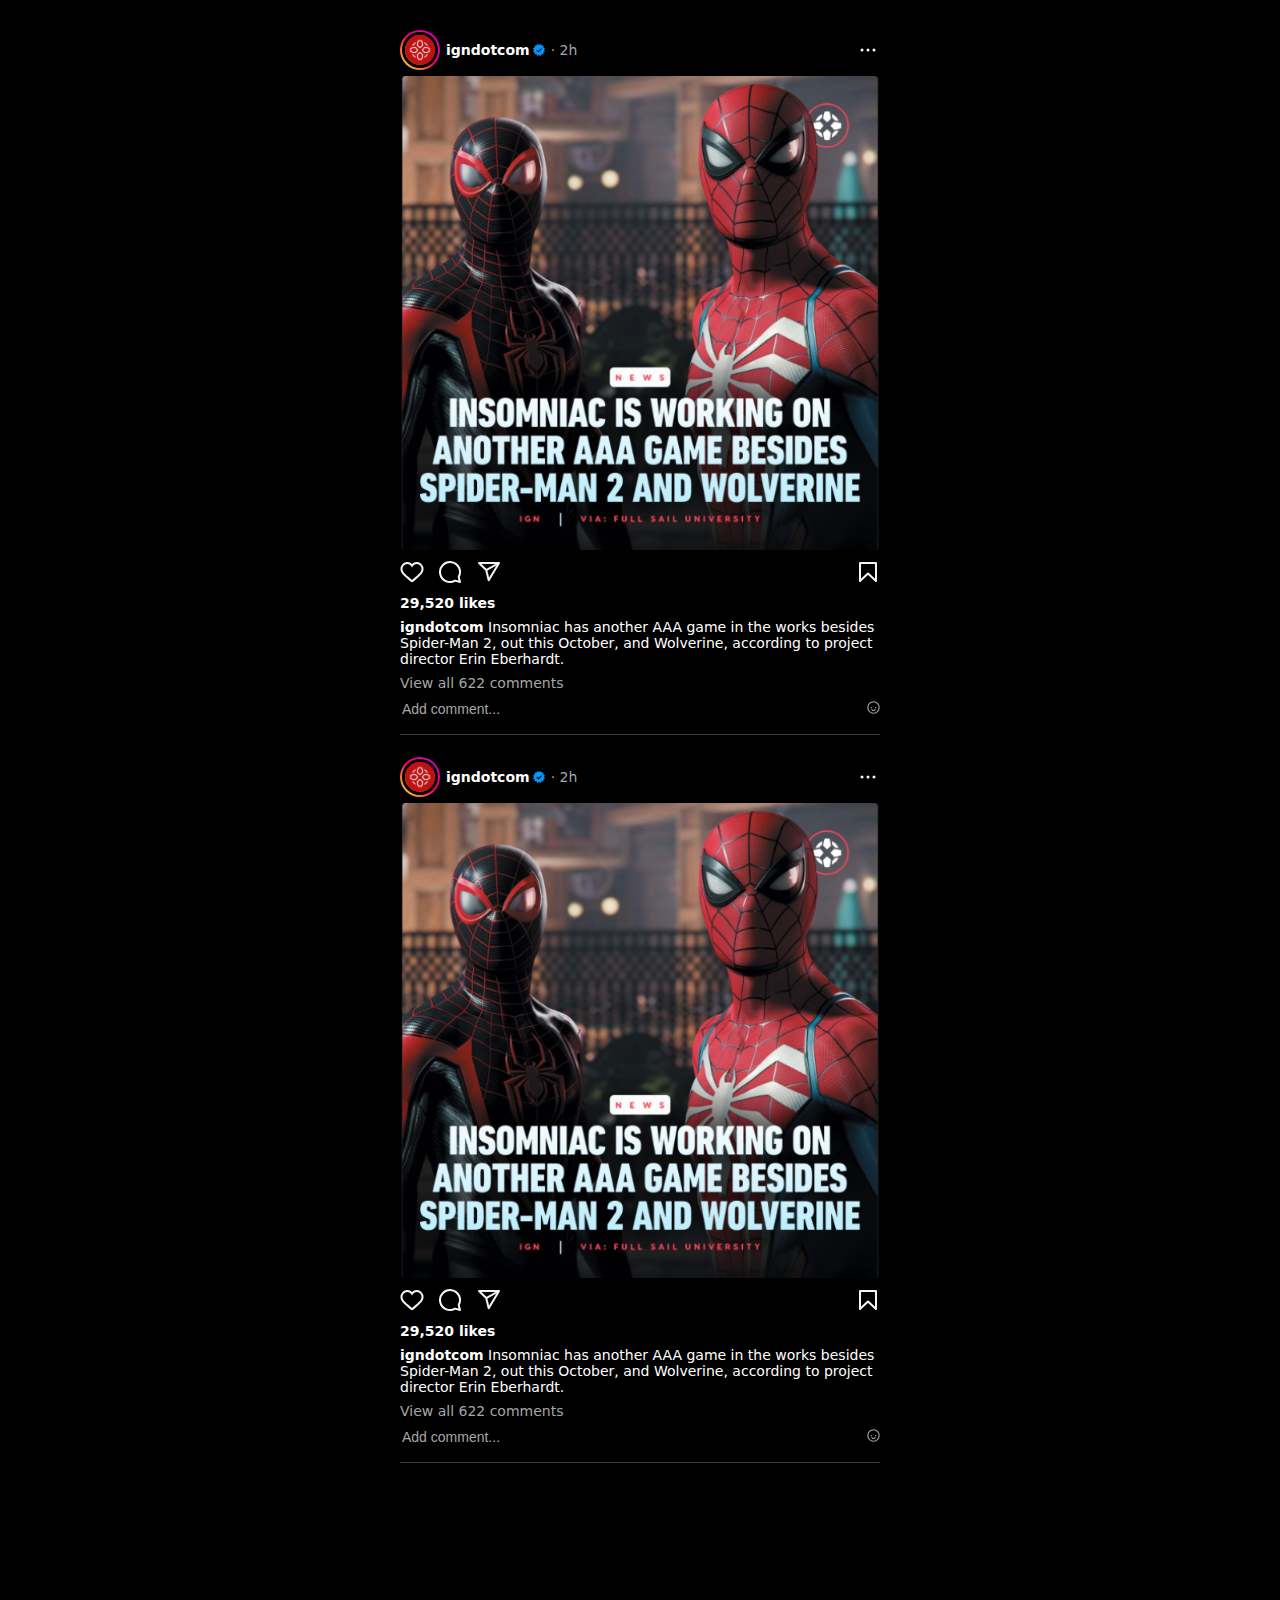
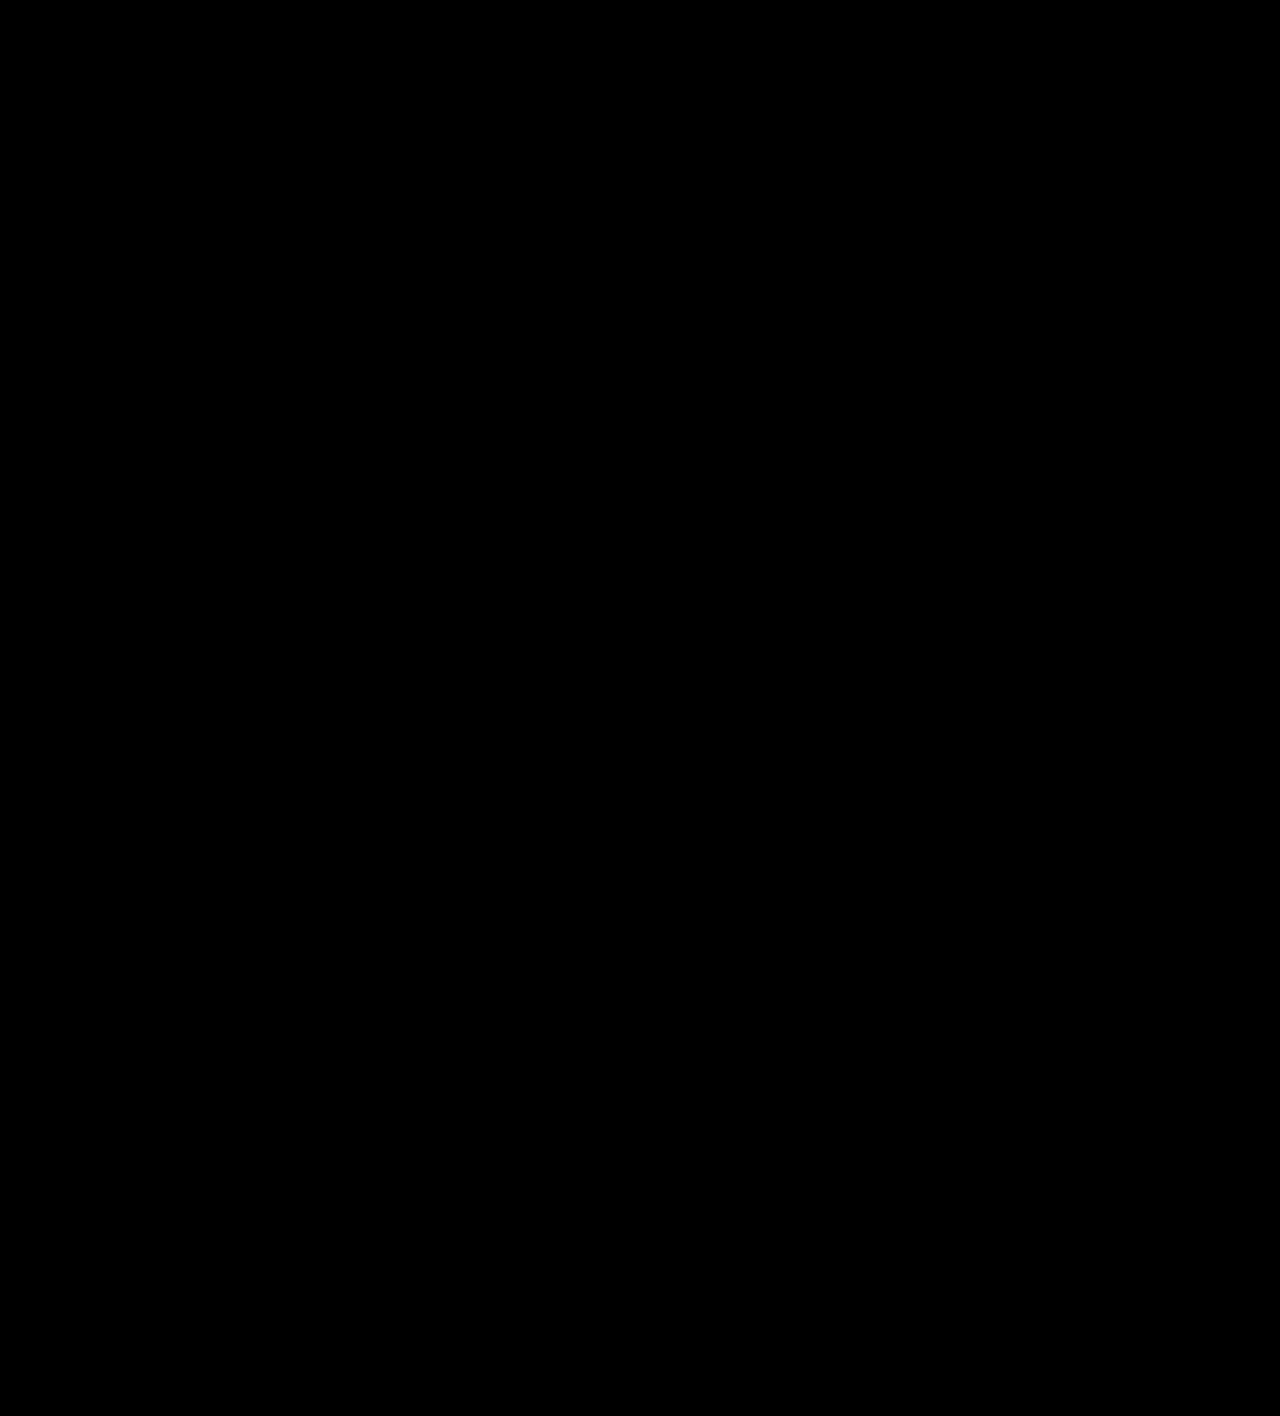
==== instagram.html @ ca868078 "Project upload" ====
<!DOCTYPE html>
<html>

<head>
  <title>Instagram</title>
  <style>
    body {
      background-color: black;
      font-family: system-ui, -apple-system, BlinkMacSystemFont, 'Segoe UI', Roboto, Oxygen, Ubuntu, Cantarell, 'Open Sans', 'Helvetica Neue', sans-serif;
      font-size: 14px;
      color: white;
      height: 3000px;
    }

    .posts {
      display: flex;
      flex-direction: column;
      align-items: center;
    }

    .container-post {
      width: 480px;
      padding-bottom: 16px;
      padding-top: 16px;
      border-bottom: solid;
      border-width: 1px;
      border-color: rgb(63, 63, 63);
    }

    .post-picture {
      width: inherit;
      border-radius: 4px;
    }

    .post-head {
      display: flex;
      flex-direction: row;
      justify-content: space-between;
      align-items: center;
      padding-top: 4px;
      padding-bottom: 4px;
    }

    .profile-pic {
      width: 30px;
      border-radius: 50%;
      border: solid;
      border-color: black;
    }

    .gradient {
      padding: 2px;
      display: grid;
      align-items: center;
      background: linear-gradient(to top right,
          rgb(255, 255, 2),
          rgb(239, 2, 101),
          rgb(209, 2, 209));
      border-radius: 50%;
    }

    .poster-info {
      display: inherit;
      align-items: inherit;
    }

    .poster-info p {
      margin-left: 6px;
      margin-right: 3px;
    }

    .poster-username {
      font-weight: 600;
    }

    .post-time,
    .number-of-comments {
      color: rgb(166, 166, 166);
    }

    .like-box {
      display: flex;
      flex-direction: row;
      justify-content: space-between;
      padding-top: 7px;
    }

    .Comment {
      margin-left: 10px;
      margin-right: 10px;
    }

    .post-info span {
      font-weight: 600;
    }

    .number-of-likes {
      font-weight: 600;
      margin-bottom: 0;
      margin-top: 8px;
    }

    .post-description {
      margin-top: 8px;
      margin-bottom: 8px;
    }

    .number-of-comments {
      margin-top: 8px;
      margin-bottom: 10px;
    }

    .comment-section {
      display: flex;
      flex-direction: row;
      justify-content: space-between;
    }

    .comment-bar {
      color: inherit;
      background-color: inherit;
      border: none;
      outline: none;
    }

    .comment-bar::placeholder {
      font-size: 14px;
      color: rgb(166, 166, 166);
    }

    .comment-bar:active {
      border: none;
    }
  </style>
  <link rel="preconnect" href="https://fonts.googleapis.com" />
  <link rel="preconnect" href="https://fonts.gstatic.com" crossorigin />
  <link href="https://fonts.googleapis.com/css2?family=Public+Sans&family=Roboto&display=swap" rel="stylesheet" />
</head>

<body>
  <section class="posts">
    <div class="container-post">
      <div class="post-head">
        <div class="poster-info">
          <div class="gradient">
            <img class="profile-pic" src="profile-pictures/profile-1.png" />
          </div>
          <p class="poster-username">igndotcom</p>
          <svg aria-label="Verified" class="x1lliihq x1n2onr6" color="rgb(0, 149, 246)" fill="rgb(0, 149, 246)"
            height="12" role="img" viewBox="0 0 40 40" width="12">
            <title>Verified</title>
            <path
              d="M19.998 3.094 14.638 0l-2.972 5.15H5.432v6.354L0 14.64 3.094 20 0 25.359l5.432 3.137v5.905h5.975L14.638 40l5.36-3.094L25.358 40l3.232-5.6h6.162v-6.01L40 25.359 36.905 20 40 14.641l-5.248-3.03v-6.46h-6.419L25.358 0l-5.36 3.094Zm7.415 11.225 2.254 2.287-11.43 11.5-6.835-6.93 2.244-2.258 4.587 4.581 9.18-9.18Z"
              fill-rule="evenodd"></path>
          </svg>
          <p class="post-time">&#183 2h</p>
        </div>
        <svg aria-label="More options" class="_ab6-" color="rgb(245, 245, 245)" fill="rgb(245, 245, 245)" height="24"
          role="img" viewBox="0 0 24 24" width="24">
          <circle cx="12" cy="12" r="1.5"></circle>
          <circle cx="6" cy="12" r="1.5"></circle>
          <circle cx="18" cy="12" r="1.5"></circle>
        </svg>
      </div>
      <img class="post-picture" src="pictures/image-1.png" />
      <div class="like-box">
        <div class="like-comment-share">
          <svg aria-label="Like" class="Like" color="rgb(245, 245, 245)" fill="rgb(245, 245, 245)" height="24"
            role="img" viewBox="0 0 24 24" width="24">
            <title>Like</title>
            <path
              d="M16.792 3.904A4.989 4.989 0 0 1 21.5 9.122c0 3.072-2.652 4.959-5.197 7.222-2.512 2.243-3.865 3.469-4.303 3.752-.477-.309-2.143-1.823-4.303-3.752C5.141 14.072 2.5 12.167 2.5 9.122a4.989 4.989 0 0 1 4.708-5.218 4.21 4.21 0 0 1 3.675 1.941c.84 1.175.98 1.763 1.12 1.763s.278-.588 1.11-1.766a4.17 4.17 0 0 1 3.679-1.938m0-2a6.04 6.04 0 0 0-4.797 2.127 6.052 6.052 0 0 0-4.787-2.127A6.985 6.985 0 0 0 .5 9.122c0 3.61 2.55 5.827 5.015 7.97.283.246.569.494.853.747l1.027.918a44.998 44.998 0 0 0 3.518 3.018 2 2 0 0 0 2.174 0 45.263 45.263 0 0 0 3.626-3.115l.922-.824c.293-.26.59-.519.885-.774 2.334-2.025 4.98-4.32 4.98-7.94a6.985 6.985 0 0 0-6.708-7.218Z">
            </path>
          </svg>
          <svg aria-label="Comment" class="Comment" color="rgb(245, 245, 245)" fill="rgb(245, 245, 245)" height="24"
            role="img" viewBox="0 0 24 24" width="24">
            <title>Comment</title>
            <path d="M20.656 17.008a9.993 9.993 0 1 0-3.59 3.615L22 22Z" fill="none" stroke="currentColor"
              stroke-linejoin="round" stroke-width="2"></path>
          </svg>
          <svg aria-label="Share Post" class="Share Post" color="rgb(245, 245, 245)" fill="rgb(245, 245, 245)"
            height="24" role="img" viewBox="0 0 24 24" width="24">
            <title>Share Post</title>
            <line fill="none" stroke="currentColor" stroke-linejoin="round" stroke-width="2" x1="22" x2="9.218" y1="3"
              y2="10.083"></line>
            <polygon fill="none" points="11.698 20.334 22 3.001 2 3.001 9.218 10.084 11.698 20.334"
              stroke="currentColor" stroke-linejoin="round" stroke-width="2"></polygon>
          </svg>
        </div>
        <svg aria-label="Save" class="Save" color="rgb(245, 245, 245)" fill="rgb(245, 245, 245)" height="24" role="img"
          viewBox="0 0 24 24" width="24">
          <title>Save</title>
          <polygon fill="none" points="20 21 12 13.44 4 21 4 3 20 3 20 21" stroke="currentColor" stroke-linecap="round"
            stroke-linejoin="round" stroke-width="2"></polygon>
        </svg>
      </div>
      <div class="post-info">
        <p class="number-of-likes">29,520 likes</p>
        <p class="post-description"> <span>igndotcom</span> Insomniac has another AAA game in the works besides
          Spider-Man 2, out this October, and Wolverine, according to project director Erin Eberhardt.</p>
        <p class="number-of-comments"> View all 622 comments</p>
      </div>
      <div class="comment-section"><input class="comment-bar" type="text" placeholder="Add comment...">
        <svg aria-label="Emoji" class="x1lliihq x1n2onr6" color="rgb(168, 168, 168)" fill="rgb(168, 168, 168)"
          height="13" role="img" viewBox="0 0 24 24" width="13">
          <title>Emoji</title>
          <path
            d="M15.83 10.997a1.167 1.167 0 1 0 1.167 1.167 1.167 1.167 0 0 0-1.167-1.167Zm-6.5 1.167a1.167 1.167 0 1 0-1.166 1.167 1.167 1.167 0 0 0 1.166-1.167Zm5.163 3.24a3.406 3.406 0 0 1-4.982.007 1 1 0 1 0-1.557 1.256 5.397 5.397 0 0 0 8.09 0 1 1 0 0 0-1.55-1.263ZM12 .503a11.5 11.5 0 1 0 11.5 11.5A11.513 11.513 0 0 0 12 .503Zm0 21a9.5 9.5 0 1 1 9.5-9.5 9.51 9.51 0 0 1-9.5 9.5Z">
          </path>
        </svg>
      </div>
    </div>
    <div class="container-post">
      <div class="post-head">
        <div class="poster-info">
          <div class="gradient">
            <img class="profile-pic" src="profile-pictures/profile-1.png" />
          </div>
          <p class="poster-username">igndotcom</p>
          <svg aria-label="Verified" class="x1lliihq x1n2onr6" color="rgb(0, 149, 246)" fill="rgb(0, 149, 246)"
            height="12" role="img" viewBox="0 0 40 40" width="12">
            <title>Verified</title>
            <path
              d="M19.998 3.094 14.638 0l-2.972 5.15H5.432v6.354L0 14.64 3.094 20 0 25.359l5.432 3.137v5.905h5.975L14.638 40l5.36-3.094L25.358 40l3.232-5.6h6.162v-6.01L40 25.359 36.905 20 40 14.641l-5.248-3.03v-6.46h-6.419L25.358 0l-5.36 3.094Zm7.415 11.225 2.254 2.287-11.43 11.5-6.835-6.93 2.244-2.258 4.587 4.581 9.18-9.18Z"
              fill-rule="evenodd"></path>
          </svg>
          <p class="post-time">&#183 2h</p>
        </div>
        <svg aria-label="More options" class="_ab6-" color="rgb(245, 245, 245)" fill="rgb(245, 245, 245)" height="24"
          role="img" viewBox="0 0 24 24" width="24">
          <circle cx="12" cy="12" r="1.5"></circle>
          <circle cx="6" cy="12" r="1.5"></circle>
          <circle cx="18" cy="12" r="1.5"></circle>
        </svg>
      </div>
      <img class="post-picture" src="pictures/image-1.png" />
      <div class="like-box">
        <div class="like-comment-share">
          <svg aria-label="Like" class="Like" color="rgb(245, 245, 245)" fill="rgb(245, 245, 245)" height="24"
            role="img" viewBox="0 0 24 24" width="24">
            <title>Like</title>
            <path
              d="M16.792 3.904A4.989 4.989 0 0 1 21.5 9.122c0 3.072-2.652 4.959-5.197 7.222-2.512 2.243-3.865 3.469-4.303 3.752-.477-.309-2.143-1.823-4.303-3.752C5.141 14.072 2.5 12.167 2.5 9.122a4.989 4.989 0 0 1 4.708-5.218 4.21 4.21 0 0 1 3.675 1.941c.84 1.175.98 1.763 1.12 1.763s.278-.588 1.11-1.766a4.17 4.17 0 0 1 3.679-1.938m0-2a6.04 6.04 0 0 0-4.797 2.127 6.052 6.052 0 0 0-4.787-2.127A6.985 6.985 0 0 0 .5 9.122c0 3.61 2.55 5.827 5.015 7.97.283.246.569.494.853.747l1.027.918a44.998 44.998 0 0 0 3.518 3.018 2 2 0 0 0 2.174 0 45.263 45.263 0 0 0 3.626-3.115l.922-.824c.293-.26.59-.519.885-.774 2.334-2.025 4.98-4.32 4.98-7.94a6.985 6.985 0 0 0-6.708-7.218Z">
            </path>
          </svg>
          <svg aria-label="Comment" class="Comment" color="rgb(245, 245, 245)" fill="rgb(245, 245, 245)" height="24"
            role="img" viewBox="0 0 24 24" width="24">
            <title>Comment</title>
            <path d="M20.656 17.008a9.993 9.993 0 1 0-3.59 3.615L22 22Z" fill="none" stroke="currentColor"
              stroke-linejoin="round" stroke-width="2"></path>
          </svg>
          <svg aria-label="Share Post" class="Share Post" color="rgb(245, 245, 245)" fill="rgb(245, 245, 245)"
            height="24" role="img" viewBox="0 0 24 24" width="24">
            <title>Share Post</title>
            <line fill="none" stroke="currentColor" stroke-linejoin="round" stroke-width="2" x1="22" x2="9.218" y1="3"
              y2="10.083"></line>
            <polygon fill="none" points="11.698 20.334 22 3.001 2 3.001 9.218 10.084 11.698 20.334"
              stroke="currentColor" stroke-linejoin="round" stroke-width="2"></polygon>
          </svg>
        </div>
        <svg aria-label="Save" class="Save" color="rgb(245, 245, 245)" fill="rgb(245, 245, 245)" height="24" role="img"
          viewBox="0 0 24 24" width="24">
          <title>Save</title>
          <polygon fill="none" points="20 21 12 13.44 4 21 4 3 20 3 20 21" stroke="currentColor" stroke-linecap="round"
            stroke-linejoin="round" stroke-width="2"></polygon>
        </svg>
      </div>
      <div class="post-info">
        <p class="number-of-likes">29,520 likes</p>
        <p class="post-description"> <span>igndotcom</span> Insomniac has another AAA game in the works besides
          Spider-Man 2, out this October, and Wolverine, according to project director Erin Eberhardt.</p>
        <p class="number-of-comments"> View all 622 comments</p>
      </div>
      <div class="comment-section"><input class="comment-bar" type="text" placeholder="Add comment...">
        <svg aria-label="Emoji" class="x1lliihq x1n2onr6" color="rgb(168, 168, 168)" fill="rgb(168, 168, 168)"
          height="13" role="img" viewBox="0 0 24 24" width="13">
          <title>Emoji</title>
          <path
            d="M15.83 10.997a1.167 1.167 0 1 0 1.167 1.167 1.167 1.167 0 0 0-1.167-1.167Zm-6.5 1.167a1.167 1.167 0 1 0-1.166 1.167 1.167 1.167 0 0 0 1.166-1.167Zm5.163 3.24a3.406 3.406 0 0 1-4.982.007 1 1 0 1 0-1.557 1.256 5.397 5.397 0 0 0 8.09 0 1 1 0 0 0-1.55-1.263ZM12 .503a11.5 11.5 0 1 0 11.5 11.5A11.513 11.513 0 0 0 12 .503Zm0 21a9.5 9.5 0 1 1 9.5-9.5 9.51 9.51 0 0 1-9.5 9.5Z">
          </path>
        </svg>
      </div>
    </div>
  </section>
</body>

</html>
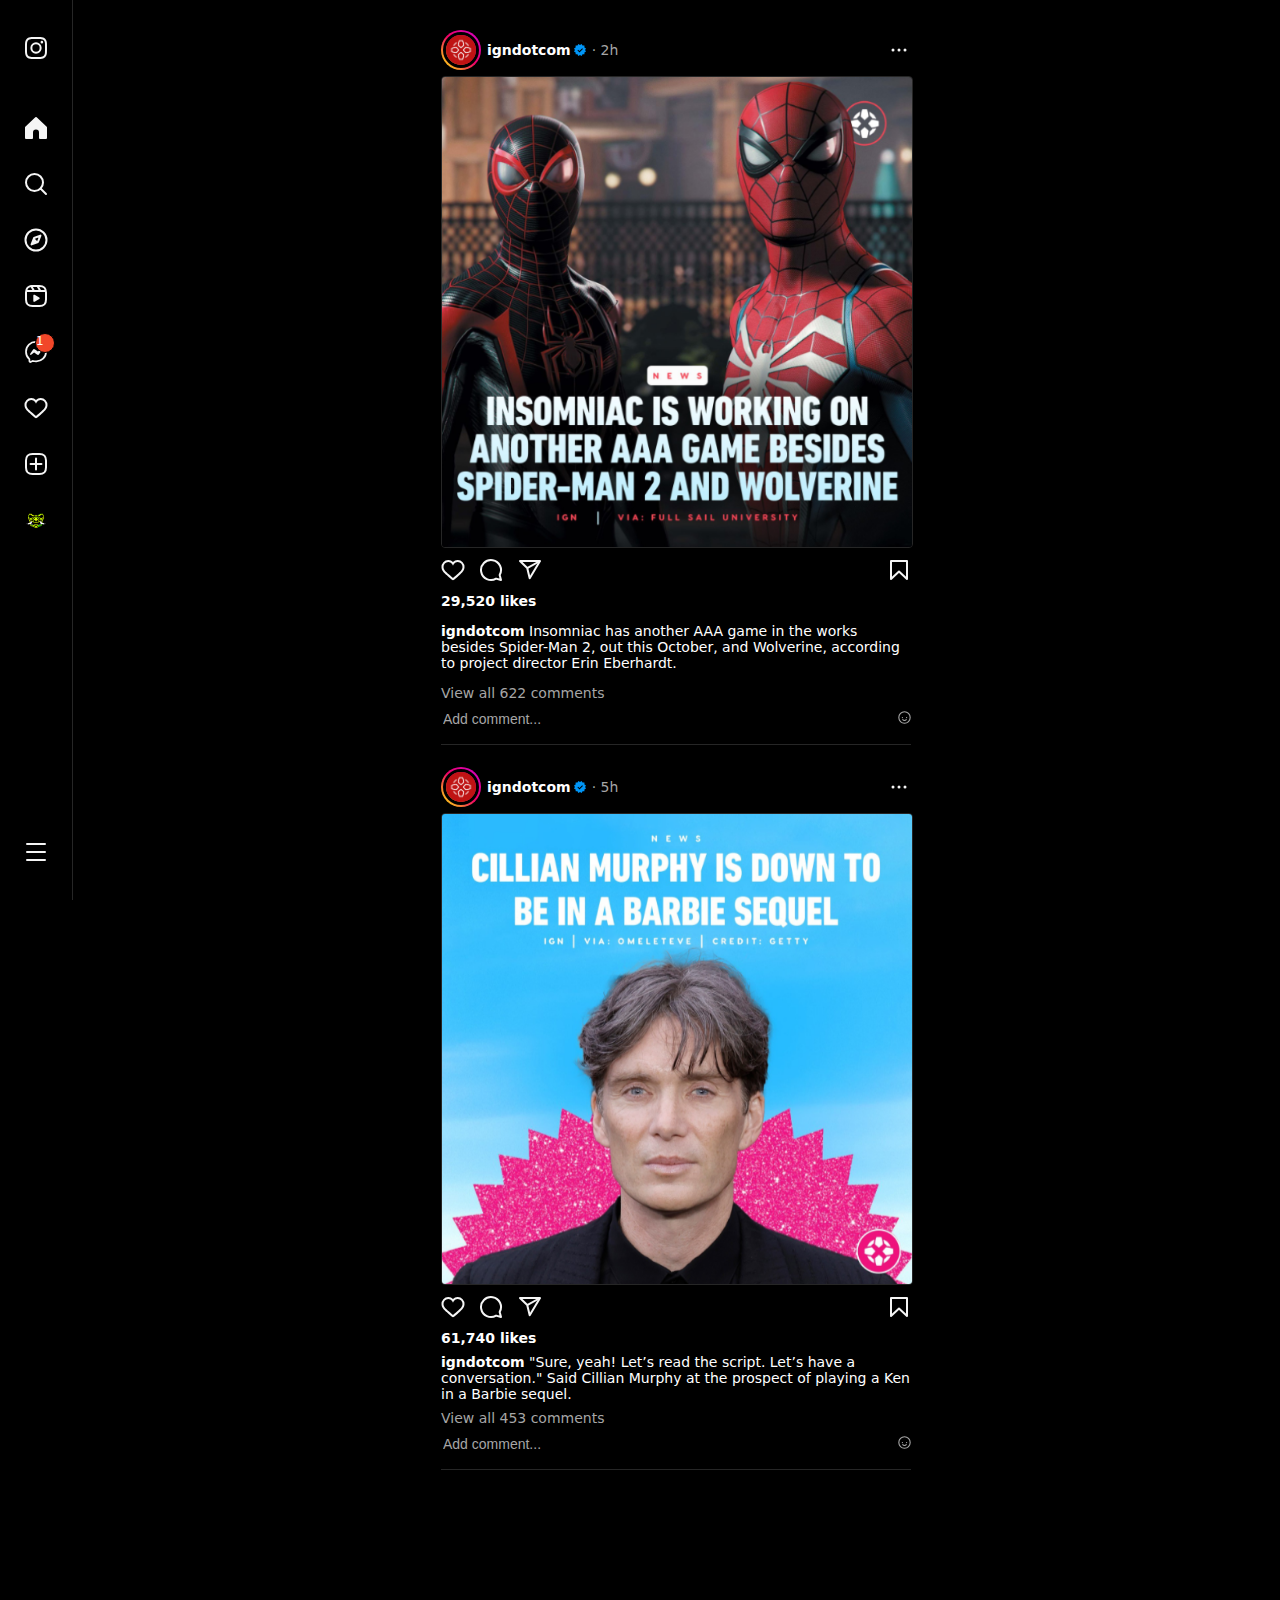
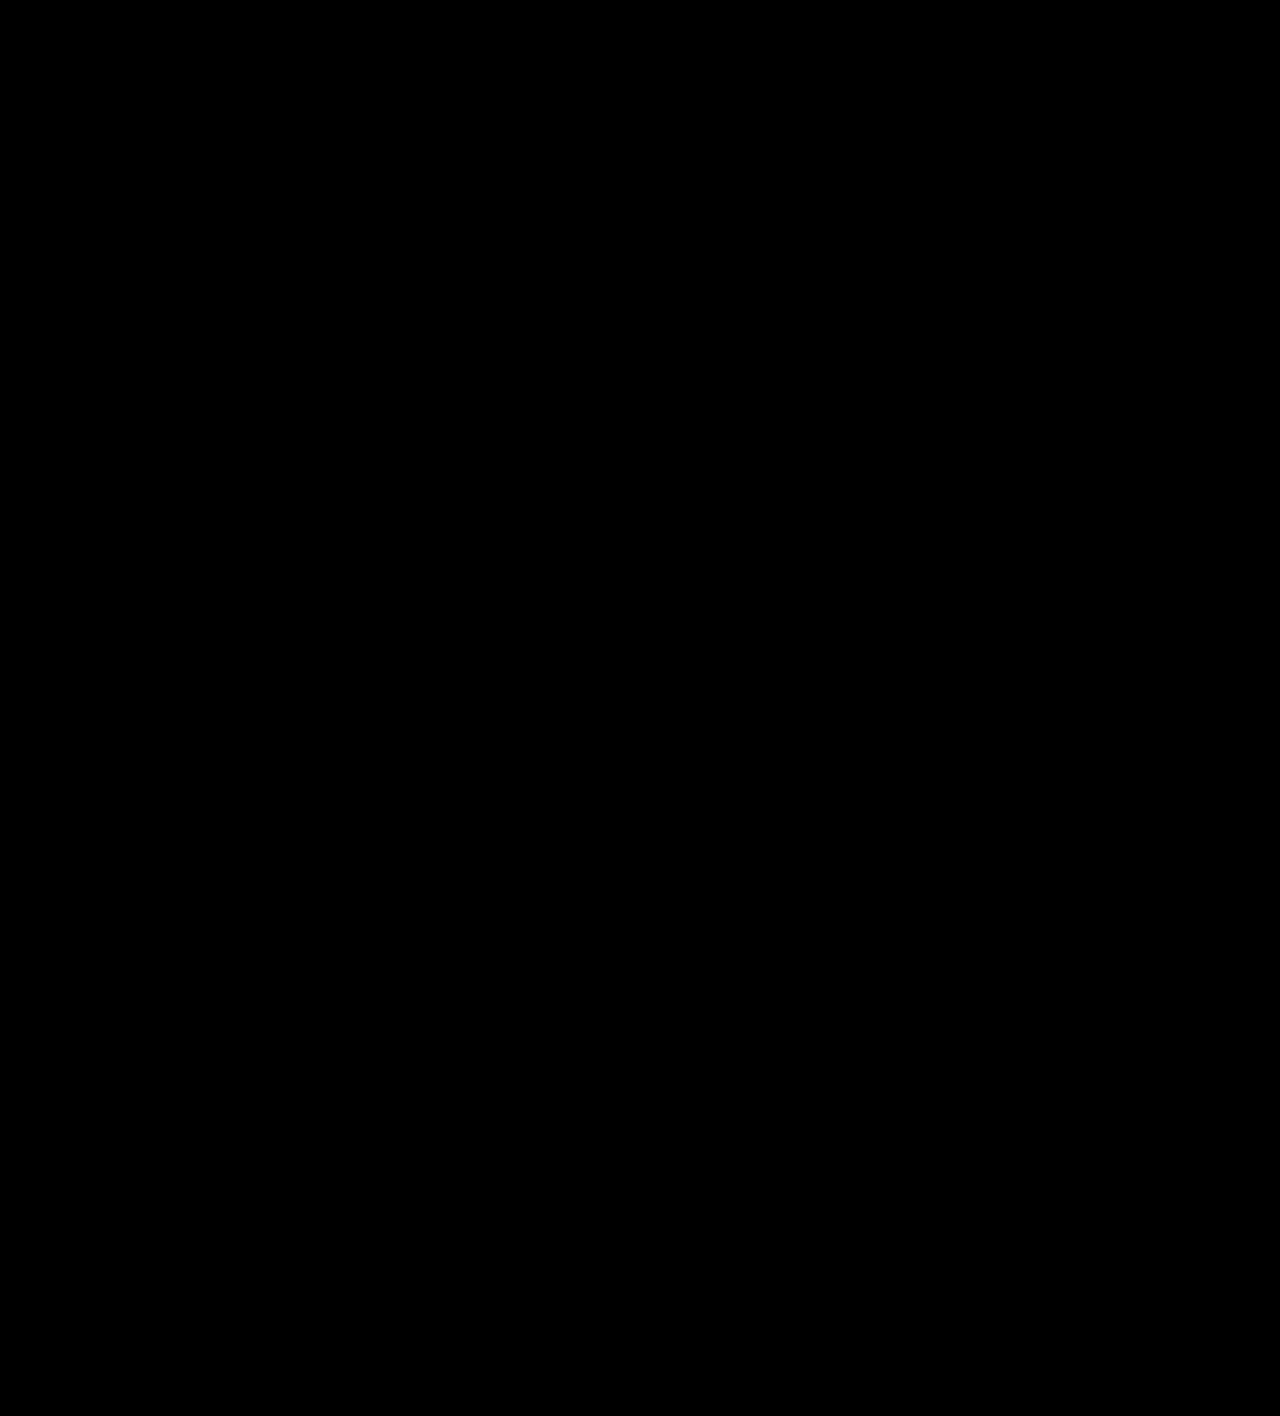
==== commit 4553e49c: "Se creó una barra de navegación" ====
--- a/instagram.html
+++ b/instagram.html
@@ -3,151 +3,25 @@
 
 <head>
   <title>Instagram</title>
-  <style>
-    body {
-      background-color: black;
-      font-family: system-ui, -apple-system, BlinkMacSystemFont, 'Segoe UI', Roboto, Oxygen, Ubuntu, Cantarell, 'Open Sans', 'Helvetica Neue', sans-serif;
-      font-size: 14px;
-      color: white;
-      height: 3000px;
-    }
-
-    .posts {
-      display: flex;
-      flex-direction: column;
-      align-items: center;
-    }
-
-    .container-post {
-      width: 480px;
-      padding-bottom: 16px;
-      padding-top: 16px;
-      border-bottom: solid;
-      border-width: 1px;
-      border-color: rgb(63, 63, 63);
-    }
-
-    .post-picture {
-      width: inherit;
-      border-radius: 4px;
-    }
-
-    .post-head {
-      display: flex;
-      flex-direction: row;
-      justify-content: space-between;
-      align-items: center;
-      padding-top: 4px;
-      padding-bottom: 4px;
-    }
-
-    .profile-pic {
-      width: 30px;
-      border-radius: 50%;
-      border: solid;
-      border-color: black;
-    }
-
-    .gradient {
-      padding: 2px;
-      display: grid;
-      align-items: center;
-      background: linear-gradient(to top right,
-          rgb(255, 255, 2),
-          rgb(239, 2, 101),
-          rgb(209, 2, 209));
-      border-radius: 50%;
-    }
-
-    .poster-info {
-      display: inherit;
-      align-items: inherit;
-    }
-
-    .poster-info p {
-      margin-left: 6px;
-      margin-right: 3px;
-    }
-
-    .poster-username {
-      font-weight: 600;
-    }
-
-    .post-time,
-    .number-of-comments {
-      color: rgb(166, 166, 166);
-    }
-
-    .like-box {
-      display: flex;
-      flex-direction: row;
-      justify-content: space-between;
-      padding-top: 7px;
-    }
-
-    .Comment {
-      margin-left: 10px;
-      margin-right: 10px;
-    }
-
-    .post-info span {
-      font-weight: 600;
-    }
-
-    .number-of-likes {
-      font-weight: 600;
-      margin-bottom: 0;
-      margin-top: 8px;
-    }
-
-    .post-description {
-      margin-top: 8px;
-      margin-bottom: 8px;
-    }
-
-    .number-of-comments {
-      margin-top: 8px;
-      margin-bottom: 10px;
-    }
-
-    .comment-section {
-      display: flex;
-      flex-direction: row;
-      justify-content: space-between;
-    }
-
-    .comment-bar {
-      color: inherit;
-      background-color: inherit;
-      border: none;
-      outline: none;
-    }
-
-    .comment-bar::placeholder {
-      font-size: 14px;
-      color: rgb(166, 166, 166);
-    }
-
-    .comment-bar:active {
-      border: none;
-    }
-  </style>
   <link rel="preconnect" href="https://fonts.googleapis.com" />
   <link rel="preconnect" href="https://fonts.gstatic.com" crossorigin />
   <link href="https://fonts.googleapis.com/css2?family=Public+Sans&family=Roboto&display=swap" rel="stylesheet" />
+  <link rel="stylesheet" href="styles/general.css">
+  <link rel="stylesheet" href="styles/post.css">
+  <link rel="stylesheet" href="styles/sidebar-2.css">
 </head>
 
 <body>
-  <section class="posts">
-    <div class="container-post">
+  <main class="home-grid">
+    <div class="post">
       <div class="post-head">
         <div class="poster-info">
-          <div class="gradient">
+          <div class="story-ring">
             <img class="profile-pic" src="profile-pictures/profile-1.png" />
           </div>
           <p class="poster-username">igndotcom</p>
-          <svg aria-label="Verified" class="x1lliihq x1n2onr6" color="rgb(0, 149, 246)" fill="rgb(0, 149, 246)"
-            height="12" role="img" viewBox="0 0 40 40" width="12">
+          <svg aria-label="Verified" color="rgb(0, 149, 246)" fill="rgb(0, 149, 246)" height="12" role="img"
+            viewBox="0 0 40 40" width="12">
             <title>Verified</title>
             <path
               d="M19.998 3.094 14.638 0l-2.972 5.15H5.432v6.354L0 14.64 3.094 20 0 25.359l5.432 3.137v5.905h5.975L14.638 40l5.36-3.094L25.358 40l3.232-5.6h6.162v-6.01L40 25.359 36.905 20 40 14.641l-5.248-3.03v-6.46h-6.419L25.358 0l-5.36 3.094Zm7.415 11.225 2.254 2.287-11.43 11.5-6.835-6.93 2.244-2.258 4.587 4.581 9.18-9.18Z"
@@ -162,7 +36,7 @@
           <circle cx="18" cy="12" r="1.5"></circle>
         </svg>
       </div>
-      <img class="post-picture" src="pictures/image-1.png" />
+      <img class="image" src="pictures/image-1.png" />
       <div class="like-box">
         <div class="like-comment-share">
           <svg aria-label="Like" class="Like" color="rgb(245, 245, 245)" fill="rgb(245, 245, 245)" height="24"
@@ -194,11 +68,83 @@
             stroke-linejoin="round" stroke-width="2"></polygon>
         </svg>
       </div>
-      <div class="post-info">
+      <div class="post-info-container">
         <p class="number-of-likes">29,520 likes</p>
         <p class="post-description"> <span>igndotcom</span> Insomniac has another AAA game in the works besides
           Spider-Man 2, out this October, and Wolverine, according to project director Erin Eberhardt.</p>
         <p class="number-of-comments"> View all 622 comments</p>
+      </div>
+      <div class="comment-section">
+        <input class="comment-bar" type="text" placeholder="Add comment...">
+        <svg aria-label="Emoji" class="x1lliihq x1n2onr6" color="rgb(168, 168, 168)" fill="rgb(168, 168, 168)"
+          height="13" role="img" viewBox="0 0 24 24" width="13">
+          <title>Emoji</title>
+          <path
+            d="M15.83 10.997a1.167 1.167 0 1 0 1.167 1.167 1.167 1.167 0 0 0-1.167-1.167Zm-6.5 1.167a1.167 1.167 0 1 0-1.166 1.167 1.167 1.167 0 0 0 1.166-1.167Zm5.163 3.24a3.406 3.406 0 0 1-4.982.007 1 1 0 1 0-1.557 1.256 5.397 5.397 0 0 0 8.09 0 1 1 0 0 0-1.55-1.263ZM12 .503a11.5 11.5 0 1 0 11.5 11.5A11.513 11.513 0 0 0 12 .503Zm0 21a9.5 9.5 0 1 1 9.5-9.5 9.51 9.51 0 0 1-9.5 9.5Z">
+          </path>
+        </svg>
+      </div>
+    </div>
+    <div class="post">
+      <div class="post-head">
+        <div class="poster-info">
+          <div class="story-ring">
+            <img class="profile-pic" src="profile-pictures/profile-1.png" />
+          </div>
+          <p class="poster-username">igndotcom</p>
+          <svg aria-label="Verified" class="x1lliihq x1n2onr6" color="rgb(0, 149, 246)" fill="rgb(0, 149, 246)"
+            height="12" role="img" viewBox="0 0 40 40" width="12">
+            <title>Verified</title>
+            <path
+              d="M19.998 3.094 14.638 0l-2.972 5.15H5.432v6.354L0 14.64 3.094 20 0 25.359l5.432 3.137v5.905h5.975L14.638 40l5.36-3.094L25.358 40l3.232-5.6h6.162v-6.01L40 25.359 36.905 20 40 14.641l-5.248-3.03v-6.46h-6.419L25.358 0l-5.36 3.094Zm7.415 11.225 2.254 2.287-11.43 11.5-6.835-6.93 2.244-2.258 4.587 4.581 9.18-9.18Z"
+              fill-rule="evenodd"></path>
+          </svg>
+          <p class="post-time">&#183 5h</p>
+        </div>
+        <svg aria-label="More options" class="_ab6-" color="rgb(245, 245, 245)" fill="rgb(245, 245, 245)" height="24"
+          role="img" viewBox="0 0 24 24" width="24">
+          <circle cx="12" cy="12" r="1.5"></circle>
+          <circle cx="6" cy="12" r="1.5"></circle>
+          <circle cx="18" cy="12" r="1.5"></circle>
+        </svg>
+      </div>
+      <img class="image" src="pictures/image-2.png" />
+      <div class="like-box">
+        <div class="like-comment-share">
+          <svg aria-label="Like" class="Like" color="rgb(245, 245, 245)" fill="rgb(245, 245, 245)" height="24"
+            role="img" viewBox="0 0 24 24" width="24">
+            <title>Like</title>
+            <path
+              d="M16.792 3.904A4.989 4.989 0 0 1 21.5 9.122c0 3.072-2.652 4.959-5.197 7.222-2.512 2.243-3.865 3.469-4.303 3.752-.477-.309-2.143-1.823-4.303-3.752C5.141 14.072 2.5 12.167 2.5 9.122a4.989 4.989 0 0 1 4.708-5.218 4.21 4.21 0 0 1 3.675 1.941c.84 1.175.98 1.763 1.12 1.763s.278-.588 1.11-1.766a4.17 4.17 0 0 1 3.679-1.938m0-2a6.04 6.04 0 0 0-4.797 2.127 6.052 6.052 0 0 0-4.787-2.127A6.985 6.985 0 0 0 .5 9.122c0 3.61 2.55 5.827 5.015 7.97.283.246.569.494.853.747l1.027.918a44.998 44.998 0 0 0 3.518 3.018 2 2 0 0 0 2.174 0 45.263 45.263 0 0 0 3.626-3.115l.922-.824c.293-.26.59-.519.885-.774 2.334-2.025 4.98-4.32 4.98-7.94a6.985 6.985 0 0 0-6.708-7.218Z">
+            </path>
+          </svg>
+          <svg aria-label="Comment" class="Comment" color="rgb(245, 245, 245)" fill="rgb(245, 245, 245)" height="24"
+            role="img" viewBox="0 0 24 24" width="24">
+            <title>Comment</title>
+            <path d="M20.656 17.008a9.993 9.993 0 1 0-3.59 3.615L22 22Z" fill="none" stroke="currentColor"
+              stroke-linejoin="round" stroke-width="2"></path>
+          </svg>
+          <svg aria-label="Share Post" class="Share Post" color="rgb(245, 245, 245)" fill="rgb(245, 245, 245)"
+            height="24" role="img" viewBox="0 0 24 24" width="24">
+            <title>Share Post</title>
+            <line fill="none" stroke="currentColor" stroke-linejoin="round" stroke-width="2" x1="22" x2="9.218" y1="3"
+              y2="10.083"></line>
+            <polygon fill="none" points="11.698 20.334 22 3.001 2 3.001 9.218 10.084 11.698 20.334"
+              stroke="currentColor" stroke-linejoin="round" stroke-width="2"></polygon>
+          </svg>
+        </div>
+        <svg aria-label="Save" class="Save" color="rgb(245, 245, 245)" fill="rgb(245, 245, 245)" height="24" role="img"
+          viewBox="0 0 24 24" width="24">
+          <title>Save</title>
+          <polygon fill="none" points="20 21 12 13.44 4 21 4 3 20 3 20 21" stroke="currentColor" stroke-linecap="round"
+            stroke-linejoin="round" stroke-width="2"></polygon>
+        </svg>
+      </div>
+      <div class="post-info-container">
+        <p class="number-of-likes">61,740 likes</p>
+        <p class="description"> <span>igndotcom</span> "Sure, yeah! Let’s read the script. Let’s have a
+          conversation." Said Cillian Murphy at the prospect of playing a Ken in a Barbie sequel.</p>
+        <p class="number-of-comments"> View all 453 comments</p>
       </div>
       <div class="comment-section"><input class="comment-bar" type="text" placeholder="Add comment...">
         <svg aria-label="Emoji" class="x1lliihq x1n2onr6" color="rgb(168, 168, 168)" fill="rgb(168, 168, 168)"
@@ -210,77 +156,117 @@
         </svg>
       </div>
     </div>
-    <div class="container-post">
-      <div class="post-head">
-        <div class="poster-info">
-          <div class="gradient">
-            <img class="profile-pic" src="profile-pictures/profile-1.png" />
-          </div>
-          <p class="poster-username">igndotcom</p>
-          <svg aria-label="Verified" class="x1lliihq x1n2onr6" color="rgb(0, 149, 246)" fill="rgb(0, 149, 246)"
-            height="12" role="img" viewBox="0 0 40 40" width="12">
-            <title>Verified</title>
-            <path
-              d="M19.998 3.094 14.638 0l-2.972 5.15H5.432v6.354L0 14.64 3.094 20 0 25.359l5.432 3.137v5.905h5.975L14.638 40l5.36-3.094L25.358 40l3.232-5.6h6.162v-6.01L40 25.359 36.905 20 40 14.641l-5.248-3.03v-6.46h-6.419L25.358 0l-5.36 3.094Zm7.415 11.225 2.254 2.287-11.43 11.5-6.835-6.93 2.244-2.258 4.587 4.581 9.18-9.18Z"
-              fill-rule="evenodd"></path>
-          </svg>
-          <p class="post-time">&#183 2h</p>
-        </div>
-        <svg aria-label="More options" class="_ab6-" color="rgb(245, 245, 245)" fill="rgb(245, 245, 245)" height="24"
+  </main>
+  <section class="sidebar-2">
+
+    <div class="first-buttons">
+      <div class="instagram-button">
+        <svg id="Instagram" class="Instagram" color="rgb(245, 245, 245)" fill="rgb(245, 245, 245)" height="24"
           role="img" viewBox="0 0 24 24" width="24">
-          <circle cx="12" cy="12" r="1.5"></circle>
-          <circle cx="6" cy="12" r="1.5"></circle>
-          <circle cx="18" cy="12" r="1.5"></circle>
-        </svg>
-      </div>
-      <img class="post-picture" src="pictures/image-1.png" />
-      <div class="like-box">
-        <div class="like-comment-share">
-          <svg aria-label="Like" class="Like" color="rgb(245, 245, 245)" fill="rgb(245, 245, 245)" height="24"
-            role="img" viewBox="0 0 24 24" width="24">
-            <title>Like</title>
+          <title>Instagram</title>
+          <path
+            d="M12 2.982c2.937 0 3.285.011 4.445.064a6.087 6.087 0 0 1 2.042.379 3.408 3.408 0 0 1 1.265.823 3.408 3.408 0 0 1 .823 1.265 6.087 6.087 0 0 1 .379 2.042c.053 1.16.064 1.508.064 4.445s-.011 3.285-.064 4.445a6.087 6.087 0 0 1-.379 2.042 3.643 3.643 0 0 1-2.088 2.088 6.087 6.087 0 0 1-2.042.379c-1.16.053-1.508.064-4.445.064s-3.285-.011-4.445-.064a6.087 6.087 0 0 1-2.043-.379 3.408 3.408 0 0 1-1.264-.823 3.408 3.408 0 0 1-.823-1.265 6.087 6.087 0 0 1-.379-2.042c-.053-1.16-.064-1.508-.064-4.445s.011-3.285.064-4.445a6.087 6.087 0 0 1 .379-2.042 3.408 3.408 0 0 1 .823-1.265 3.408 3.408 0 0 1 1.265-.823 6.087 6.087 0 0 1 2.042-.379c1.16-.053 1.508-.064 4.445-.064M12 1c-2.987 0-3.362.013-4.535.066a8.074 8.074 0 0 0-2.67.511 5.392 5.392 0 0 0-1.949 1.27 5.392 5.392 0 0 0-1.269 1.948 8.074 8.074 0 0 0-.51 2.67C1.012 8.638 1 9.013 1 12s.013 3.362.066 4.535a8.074 8.074 0 0 0 .511 2.67 5.392 5.392 0 0 0 1.27 1.949 5.392 5.392 0 0 0 1.948 1.269 8.074 8.074 0 0 0 2.67.51C8.638 22.988 9.013 23 12 23s3.362-.013 4.535-.066a8.074 8.074 0 0 0 2.67-.511 5.625 5.625 0 0 0 3.218-3.218 8.074 8.074 0 0 0 .51-2.67C22.988 15.362 23 14.987 23 12s-.013-3.362-.066-4.535a8.074 8.074 0 0 0-.511-2.67 5.392 5.392 0 0 0-1.27-1.949 5.392 5.392 0 0 0-1.948-1.269 8.074 8.074 0 0 0-2.67-.51C15.362 1.012 14.987 1 12 1Zm0 5.351A5.649 5.649 0 1 0 17.649 12 5.649 5.649 0 0 0 12 6.351Zm0 9.316A3.667 3.667 0 1 1 15.667 12 3.667 3.667 0 0 1 12 15.667Zm5.872-10.859a1.32 1.32 0 1 0 1.32 1.32 1.32 1.32 0 0 0-1.32-1.32Z">
+          </path>
+        </svg>
+      </div>
+
+      <div middle-buttons>
+        <div class="home-button">
+          <svg aria-label="Home" class="_ab6-" color="rgb(245, 245, 245)" fill="rgb(245, 245, 245)" height="24"
+            role="img" viewBox="0 0 24 24" width="24">
+            <path
+              d="M22 23h-6.001a1 1 0 0 1-1-1v-5.455a2.997 2.997 0 1 0-5.993 0V22a1 1 0 0 1-1 1H2a1 1 0 0 1-1-1V11.543a1.002 1.002 0 0 1 .31-.724l10-9.543a1.001 1.001 0 0 1 1.38 0l10 9.543a1.002 1.002 0 0 1 .31.724V22a1 1 0 0 1-1 1Z">
+            </path>
+          </svg>
+        </div>
+        <div class="search-button">
+          <svg aria-label="Search" class="_ab6-" color="rgb(245, 245, 245)" fill="rgb(245, 245, 245)" height="24"
+            role="img" viewBox="0 0 24 24" width="24">
+            <path d="M19 10.5A8.5 8.5 0 1 1 10.5 2a8.5 8.5 0 0 1 8.5 8.5Z" fill="none" stroke="currentColor"
+              stroke-linecap="round" stroke-linejoin="round" stroke-width="2"></path>
+            <line fill="none" stroke="currentColor" stroke-linecap="round" stroke-linejoin="round" stroke-width="2"
+              x1="16.511" x2="22" y1="16.511" y2="22"></line>
+          </svg>
+        </div>
+        <div class="explore-button">
+          <svg aria-label="Explore" class="_ab6-" color="rgb(245, 245, 245)" fill="rgb(245, 245, 245)" height="24"
+            role="img" viewBox="0 0 24 24" width="24">
+            <polygon fill="none" points="13.941 13.953 7.581 16.424 10.06 10.056 16.42 7.585 13.941 13.953"
+              stroke="currentColor" stroke-linecap="round" stroke-linejoin="round" stroke-width="2"></polygon>
+            <polygon fill-rule="evenodd" points="10.06 10.056 13.949 13.945 7.581 16.424 10.06 10.056"></polygon>
+            <circle cx="12.001" cy="12.005" fill="none" r="10.5" stroke="currentColor" stroke-linecap="round"
+              stroke-linejoin="round" stroke-width="2"></circle>
+          </svg>
+        </div>
+        <div class="reels-button">
+          <svg aria-label="Reels" class="_ab6-" color="rgb(245, 245, 245)" fill="rgb(245, 245, 245)" height="24"
+            role="img" viewBox="0 0 24 24" width="24">
+            <line fill="none" stroke="currentColor" stroke-linejoin="round" stroke-width="2" x1="2.049" x2="21.95"
+              y1="7.002" y2="7.002"></line>
+            <line fill="none" stroke="currentColor" stroke-linecap="round" stroke-linejoin="round" stroke-width="2"
+              x1="13.504" x2="16.362" y1="2.001" y2="7.002"></line>
+            <line fill="none" stroke="currentColor" stroke-linecap="round" stroke-linejoin="round" stroke-width="2"
+              x1="7.207" x2="10.002" y1="2.11" y2="7.002"></line>
+            <path
+              d="M2 12.001v3.449c0 2.849.698 4.006 1.606 4.945.94.908 2.098 1.607 4.946 1.607h6.896c2.848 0 4.006-.699 4.946-1.607.908-.939 1.606-2.096 1.606-4.945V8.552c0-2.848-.698-4.006-1.606-4.945C19.454 2.699 18.296 2 15.448 2H8.552c-2.848 0-4.006.699-4.946 1.607C2.698 4.546 2 5.704 2 8.552Z"
+              fill="none" stroke="currentColor" stroke-linecap="round" stroke-linejoin="round" stroke-width="2"></path>
+            <path
+              d="M9.763 17.664a.908.908 0 0 1-.454-.787V11.63a.909.909 0 0 1 1.364-.788l4.545 2.624a.909.909 0 0 1 0 1.575l-4.545 2.624a.91.91 0 0 1-.91 0Z"
+              fill-rule="evenodd"></path>
+          </svg>
+        </div>
+        <div class="messenger-button">
+          <div class="number-of-messages">1</div>
+          <svg aria-label="Messenger" class="_ab6-" color="rgb(245, 245, 245)" fill="rgb(245, 245, 245)" height="24"
+            role="img" viewBox="0 0 24 24" width="24">
+            <path
+              d="M12.003 2.001a9.705 9.705 0 1 1 0 19.4 10.876 10.876 0 0 1-2.895-.384.798.798 0 0 0-.533.04l-1.984.876a.801.801 0 0 1-1.123-.708l-.054-1.78a.806.806 0 0 0-.27-.569 9.49 9.49 0 0 1-3.14-7.175 9.65 9.65 0 0 1 10-9.7Z"
+              fill="none" stroke="currentColor" stroke-miterlimit="10" stroke-width="1.739"></path>
+            <path
+              d="M17.79 10.132a.659.659 0 0 0-.962-.873l-2.556 2.05a.63.63 0 0 1-.758.002L11.06 9.47a1.576 1.576 0 0 0-2.277.42l-2.567 3.98a.659.659 0 0 0 .961.875l2.556-2.049a.63.63 0 0 1 .759-.002l2.452 1.84a1.576 1.576 0 0 0 2.278-.42Z"
+              fill-rule="evenodd"></path>
+          </svg>
+        </div>
+        <div class="notifications-button">
+          <svg aria-label="Notifications" class="x1lliihq x1n2onr6" color="rgb(245, 245, 245)" fill="rgb(245, 245, 245)"
+            height="24" role="img" viewBox="0 0 24 24" width="24">
+            <title>Notifications</title>
             <path
               d="M16.792 3.904A4.989 4.989 0 0 1 21.5 9.122c0 3.072-2.652 4.959-5.197 7.222-2.512 2.243-3.865 3.469-4.303 3.752-.477-.309-2.143-1.823-4.303-3.752C5.141 14.072 2.5 12.167 2.5 9.122a4.989 4.989 0 0 1 4.708-5.218 4.21 4.21 0 0 1 3.675 1.941c.84 1.175.98 1.763 1.12 1.763s.278-.588 1.11-1.766a4.17 4.17 0 0 1 3.679-1.938m0-2a6.04 6.04 0 0 0-4.797 2.127 6.052 6.052 0 0 0-4.787-2.127A6.985 6.985 0 0 0 .5 9.122c0 3.61 2.55 5.827 5.015 7.97.283.246.569.494.853.747l1.027.918a44.998 44.998 0 0 0 3.518 3.018 2 2 0 0 0 2.174 0 45.263 45.263 0 0 0 3.626-3.115l.922-.824c.293-.26.59-.519.885-.774 2.334-2.025 4.98-4.32 4.98-7.94a6.985 6.985 0 0 0-6.708-7.218Z">
             </path>
           </svg>
-          <svg aria-label="Comment" class="Comment" color="rgb(245, 245, 245)" fill="rgb(245, 245, 245)" height="24"
-            role="img" viewBox="0 0 24 24" width="24">
-            <title>Comment</title>
-            <path d="M20.656 17.008a9.993 9.993 0 1 0-3.59 3.615L22 22Z" fill="none" stroke="currentColor"
-              stroke-linejoin="round" stroke-width="2"></path>
-          </svg>
-          <svg aria-label="Share Post" class="Share Post" color="rgb(245, 245, 245)" fill="rgb(245, 245, 245)"
-            height="24" role="img" viewBox="0 0 24 24" width="24">
-            <title>Share Post</title>
-            <line fill="none" stroke="currentColor" stroke-linejoin="round" stroke-width="2" x1="22" x2="9.218" y1="3"
-              y2="10.083"></line>
-            <polygon fill="none" points="11.698 20.334 22 3.001 2 3.001 9.218 10.084 11.698 20.334"
-              stroke="currentColor" stroke-linejoin="round" stroke-width="2"></polygon>
-          </svg>
-        </div>
-        <svg aria-label="Save" class="Save" color="rgb(245, 245, 245)" fill="rgb(245, 245, 245)" height="24" role="img"
-          viewBox="0 0 24 24" width="24">
-          <title>Save</title>
-          <polygon fill="none" points="20 21 12 13.44 4 21 4 3 20 3 20 21" stroke="currentColor" stroke-linecap="round"
-            stroke-linejoin="round" stroke-width="2"></polygon>
-        </svg>
-      </div>
-      <div class="post-info">
-        <p class="number-of-likes">29,520 likes</p>
-        <p class="post-description"> <span>igndotcom</span> Insomniac has another AAA game in the works besides
-          Spider-Man 2, out this October, and Wolverine, according to project director Erin Eberhardt.</p>
-        <p class="number-of-comments"> View all 622 comments</p>
-      </div>
-      <div class="comment-section"><input class="comment-bar" type="text" placeholder="Add comment...">
-        <svg aria-label="Emoji" class="x1lliihq x1n2onr6" color="rgb(168, 168, 168)" fill="rgb(168, 168, 168)"
-          height="13" role="img" viewBox="0 0 24 24" width="13">
-          <title>Emoji</title>
-          <path
-            d="M15.83 10.997a1.167 1.167 0 1 0 1.167 1.167 1.167 1.167 0 0 0-1.167-1.167Zm-6.5 1.167a1.167 1.167 0 1 0-1.166 1.167 1.167 1.167 0 0 0 1.166-1.167Zm5.163 3.24a3.406 3.406 0 0 1-4.982.007 1 1 0 1 0-1.557 1.256 5.397 5.397 0 0 0 8.09 0 1 1 0 0 0-1.55-1.263ZM12 .503a11.5 11.5 0 1 0 11.5 11.5A11.513 11.513 0 0 0 12 .503Zm0 21a9.5 9.5 0 1 1 9.5-9.5 9.51 9.51 0 0 1-9.5 9.5Z">
-          </path>
-        </svg>
-      </div>
-    </div>
+        </div>
+        <div class="new-post-button">
+          <svg aria-label="New post" class="_ab6-" color="rgb(245, 245, 245)" fill="rgb(245, 245, 245)" height="24"
+            role="img" viewBox="0 0 24 24" width="24">
+            <path
+              d="M2 12v3.45c0 2.849.698 4.005 1.606 4.944.94.909 2.098 1.608 4.946 1.608h6.896c2.848 0 4.006-.7 4.946-1.608C21.302 19.455 22 18.3 22 15.45V8.552c0-2.849-.698-4.006-1.606-4.945C19.454 2.7 18.296 2 15.448 2H8.552c-2.848 0-4.006.699-4.946 1.607C2.698 4.547 2 5.703 2 8.552Z"
+              fill="none" stroke="currentColor" stroke-linecap="round" stroke-linejoin="round" stroke-width="2"></path>
+            <line fill="none" stroke="currentColor" stroke-linecap="round" stroke-linejoin="round" stroke-width="2"
+              x1="6.545" x2="17.455" y1="12.001" y2="12.001"></line>
+            <line fill="none" stroke="currentColor" stroke-linecap="round" stroke-linejoin="round" stroke-width="2"
+              x1="12.003" x2="12.003" y1="6.545" y2="17.455"></line>
+          </svg>
+        </div>
+        <div class="profile-button">
+          <img class="my-profile-pic" src="profile-pictures/profile-2.jpg">
+        </div>
+      </div>
+    </div>
+
+    <div class="more-button">
+      <svg aria-label="Settings" class="_ab6-" color="rgb(245, 245, 245)" fill="rgb(245, 245, 245)" height="24"
+        role="img" viewBox="0 0 24 24" width="24">
+        <line fill="none" stroke="currentColor" stroke-linecap="round" stroke-linejoin="round" stroke-width="2" x1="3"
+          x2="21" y1="4" y2="4"></line>
+        <line fill="none" stroke="currentColor" stroke-linecap="round" stroke-linejoin="round" stroke-width="2" x1="3"
+          x2="21" y1="12" y2="12"></line>
+        <line fill="none" stroke="currentColor" stroke-linecap="round" stroke-linejoin="round" stroke-width="2" x1="3"
+          x2="21" y1="20" y2="20"></line>
+      </svg>
+    </div>
+
+
   </section>
 </body>
 
--- a/styles/general.css
+++ b/styles/general.css
@@ -0,0 +1,20 @@
+body {
+  background-color: black;
+  font-family: system-ui, -apple-system, BlinkMacSystemFont, 'Segoe UI', Roboto, Oxygen, Ubuntu, Cantarell, 'Open Sans', 'Helvetica Neue', sans-serif;
+  font-size: 14px;
+  color: white;
+  height: 3000px;
+  padding-left: 72px;
+}
+
+@media (max-width: 769px ){
+  body{
+    padding-left: 0px;
+  }
+}
+
+.home-grid {
+  display: flex;
+  flex-direction: column;
+  align-items: center;
+}--- a/styles/post.css
+++ b/styles/post.css
@@ -0,0 +1,116 @@
+.post {
+  width: 470px;
+  padding-bottom: 16px;
+  padding-top: 16px;
+  border-bottom: solid;
+  border-width: 1px;
+  border-color: rgb(38, 38, 38);
+}
+
+.image {
+  width: inherit;
+  border-radius: 4px;
+  border: solid;
+  border-width: 1px;
+  border-color: rgb(38, 38, 38);
+}
+
+.post-head {
+  display: flex;
+  flex-direction: row;
+  justify-content: space-between;
+  align-items: center;
+  padding-top: 4px;
+  padding-bottom: 4px;
+}
+
+.profile-pic {
+  width: 30px;
+  border-radius: 50%;
+  border: solid;
+  border-color: black;
+}
+
+.story-ring {
+  padding: 2px;
+  display: grid;
+  align-items: center;
+  background: linear-gradient(to top right,
+      rgb(255, 255, 2),
+      rgb(239, 2, 101),
+      rgb(209, 2, 209));
+  border-radius: 50%;
+}
+
+.poster-info {
+  display: inherit;
+  align-items: inherit;
+}
+
+.poster-info p {
+  margin-left: 6px;
+  margin-right: 3px;
+}
+
+.poster-username {
+  font-weight: 600;
+}
+
+.post-time,
+.number-of-comments {
+  color: rgb(166, 166, 166);
+}
+
+.like-box {
+  display: flex;
+  flex-direction: row;
+  justify-content: space-between;
+  padding-top: 7px;
+}
+
+.Comment {
+  margin-left: 10px;
+  margin-right: 10px;
+}
+
+.post-info-container span {
+  font-weight: 600;
+}
+
+.number-of-likes {
+  font-weight: 600;
+  margin-bottom: 0;
+  margin-top: 8px;
+}
+
+.description {
+  margin-top: 8px;
+  margin-bottom: 8px;
+}
+
+.number-of-comments {
+  margin-top: 8px;
+  margin-bottom: 10px;
+}
+
+.comment-section {
+  display: flex;
+  flex-direction: row;
+  justify-content: space-between;
+}
+
+.comment-bar {
+  color: inherit;
+  background-color: inherit;
+  border: none;
+  outline: none;
+}
+
+.comment-bar::placeholder {
+  font-size: 14px;
+  color: rgb(166, 166, 166);
+}
+
+.comment-bar:active {
+  border: none;
+}--- a/styles/sidebar-2.css
+++ b/styles/sidebar-2.css
@@ -0,0 +1,93 @@
+.sidebar-2 {
+  display: flex;
+  flex-direction: column;
+  flex: 1;
+  padding-top: 24px;
+  padding-bottom: 24px;
+  justify-content: space-between;
+  align-items: center;
+  border-right: solid;
+  border-color: rgb(38, 38, 38);
+  background-color: black;
+  border-width: 1px;
+  position: fixed;
+  top: 0;
+  left: 0;
+  bottom: 0;
+  width: 72px;
+}
+
+.instagram-button,
+.home-button,
+.search-button,
+.explore-button,
+.reels-button,
+.messenger-button,
+.notifications-button,
+.new-post-button,
+.profile-button,
+.more-button {
+  display: flex;
+  border: none;
+  border-radius: 20%;
+  background-color: transparent;
+  width: 48px;
+  height: 48px;
+  align-items: center;
+  margin: 0;
+  justify-content: center;
+  transition: background-color 0.25s;
+  cursor: pointer;
+}
+
+.instagram-button:hover,
+.home-button:hover,
+.search-button:hover,
+.explore-button:hover,
+.reels-button:hover,
+.messenger-button:hover,
+.notifications-button:hover,
+.new-post-button:hover,
+.more-button:hover,
+.profile-button:hover{
+  background-color:rgb(38, 38, 38);
+}
+
+.home-button,
+.search-button,
+.explore-button,
+.reels-button,
+.messenger-button,
+.notifications-button,
+.new-post-button,
+.profile-button{
+  margin-top: 8px;
+}
+
+.my-profile-pic{
+  width: 24px;
+  border-radius: 50%;
+}
+
+.home-button{
+  margin-top: 32px;
+}
+
+.messenger-button{
+  position: relative;
+}
+
+.number-of-messages{
+  background-color: rgb(241, 71, 41);
+  width: 18px;
+  height: 18px;
+  font-size: 12px;
+  border-radius: 50%;
+  position: absolute;
+  top: 5px;
+  right: 5px;
+  border: solid;
+  border-width: 1px; 
+  border-color: black; 
+}
+
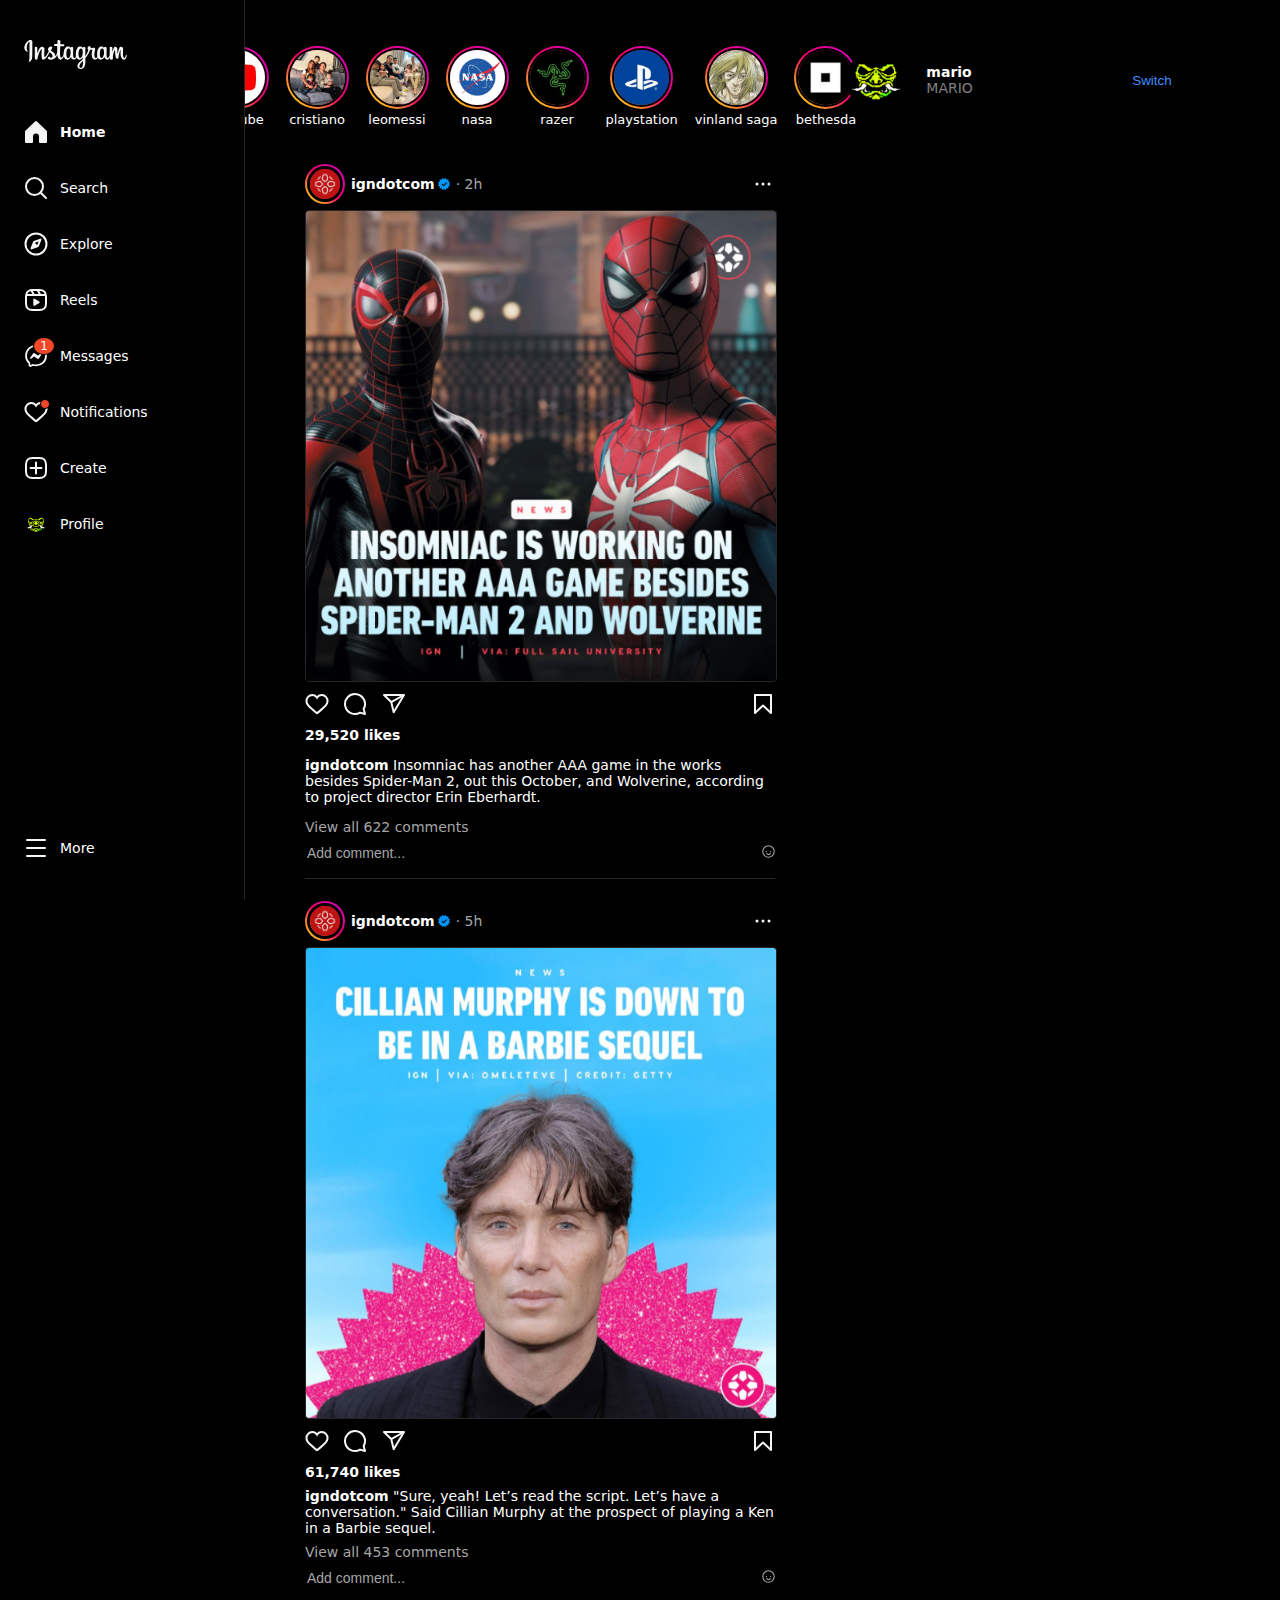
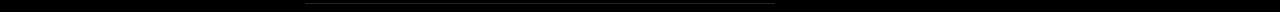
==== commit cf58926c: "Basic display finished" ====
--- a/instagram.html
+++ b/instagram.html
@@ -8,10 +8,62 @@
   <link href="https://fonts.googleapis.com/css2?family=Public+Sans&family=Roboto&display=swap" rel="stylesheet" />
   <link rel="stylesheet" href="styles/general.css">
   <link rel="stylesheet" href="styles/post.css">
-  <link rel="stylesheet" href="styles/sidebar-2.css">
+  <link rel="stylesheet" href="styles/sidebar.css">
+  <link rel="stylesheet" href="styles/header.css">
+  <link rel="stylesheet" href="styles/profile-info.css">
 </head>
 
 <body>
+  <section class="header">
+    <div class="story">
+      <div class="story-ring">
+        <img class="story-image" src="profile-pictures/profile-3.jpg">
+      </div>
+      <p class="story-author">youtube</p>
+    </div>
+    <div class="story">
+      <div class="story-ring">
+        <img class="story-image" src="profile-pictures/profile-4.jpg">
+      </div>
+      <p class="story-author">cristiano</p>
+    </div>
+    <div class="story">
+      <div class="story-ring">
+        <img class="story-image" src="profile-pictures/profile-5.jpg">
+      </div>
+      <p class="story-author">leomessi</p>
+    </div>
+    <div class="story">
+      <div class="story-ring">
+        <img class="story-image" src="profile-pictures/profile-6.jpg">
+      </div>
+      <p class="story-author">nasa</p>
+    </div>
+    <div class="story">
+      <div class="story-ring">
+        <img class="story-image" src="profile-pictures/profile-7.jpg">
+      </div>
+      <p class="story-author">razer</p>
+    </div>
+    <div class="story">
+      <div class="story-ring">
+        <img class="story-image" src="profile-pictures/profile-8.jpg">
+      </div>
+      <p class="story-author">playstation</p>
+    </div>
+    <div class="story">
+      <div class="story-ring">
+        <img class="story-image" src="profile-pictures/profile-9.jpg">
+      </div>
+      <p class="story-author">vinland saga</p>
+    </div>
+    <div class="story">
+      <div class="story-ring">
+        <img class="story-image" src="profile-pictures/profile-10.jpg">
+      </div>
+      <p class="story-author">bethesda</p>
+    </div>
+  </section>
   <main class="home-grid">
     <div class="post">
       <div class="post-head">
@@ -157,7 +209,7 @@
       </div>
     </div>
   </main>
-  <section class="sidebar-2">
+  <section class="sidebar">
 
     <div class="first-buttons">
       <div class="instagram-button">
@@ -170,17 +222,30 @@
         </svg>
       </div>
 
+      <div class="instagram-logo">
+        <svg aria-label="Instagram" class="_ab6-" color="rgb(245, 245, 245)" fill="rgb(245, 245, 245)" height="29"
+          role="img" viewBox="32 4 113 32" width="103">
+          <path clip-rule="evenodd"
+            d="M37.82 4.11c-2.32.97-4.86 3.7-5.66 7.13-1.02 4.34 3.21 6.17 3.56 5.57.4-.7-.76-.94-1-3.2-.3-2.9 1.05-6.16 2.75-7.58.32-.27.3.1.3.78l-.06 14.46c0 3.1-.13 4.07-.36 5.04-.23.98-.6 1.64-.33 1.9.32.28 1.68-.4 2.46-1.5a8.13 8.13 0 0 0 1.33-4.58c.07-2.06.06-5.33.07-7.19 0-1.7.03-6.71-.03-9.72-.02-.74-2.07-1.51-3.03-1.1Zm82.13 14.48a9.42 9.42 0 0 1-.88 3.75c-.85 1.72-2.63 2.25-3.39-.22-.4-1.34-.43-3.59-.13-5.47.3-1.9 1.14-3.35 2.53-3.22 1.38.13 2.02 1.9 1.87 5.16ZM96.8 28.57c-.02 2.67-.44 5.01-1.34 5.7-1.29.96-3 .23-2.65-1.72.31-1.72 1.8-3.48 4-5.64l-.01 1.66Zm-.35-10a10.56 10.56 0 0 1-.88 3.77c-.85 1.72-2.64 2.25-3.39-.22-.5-1.69-.38-3.87-.13-5.25.33-1.78 1.12-3.44 2.53-3.44 1.38 0 2.06 1.5 1.87 5.14Zm-13.41-.02a9.54 9.54 0 0 1-.87 3.8c-.88 1.7-2.63 2.24-3.4-.23-.55-1.77-.36-4.2-.13-5.5.34-1.95 1.2-3.32 2.53-3.2 1.38.14 2.04 1.9 1.87 5.13Zm61.45 1.81c-.33 0-.49.35-.61.93-.44 2.02-.9 2.48-1.5 2.48-.66 0-1.26-1-1.42-3-.12-1.58-.1-4.48.06-7.37.03-.59-.14-1.17-1.73-1.75-.68-.25-1.68-.62-2.17.58a29.65 29.65 0 0 0-2.08 7.14c0 .06-.08.07-.1-.06-.07-.87-.26-2.46-.28-5.79 0-.65-.14-1.2-.86-1.65-.47-.3-1.88-.81-2.4-.2-.43.5-.94 1.87-1.47 3.48l-.74 2.2.01-4.88c0-.5-.34-.67-.45-.7a9.54 9.54 0 0 0-1.8-.37c-.48 0-.6.27-.6.67 0 .05-.08 4.65-.08 7.87v.46c-.27 1.48-1.14 3.49-2.09 3.49s-1.4-.84-1.4-4.68c0-2.24.07-3.21.1-4.83.02-.94.06-1.65.06-1.81-.01-.5-.87-.75-1.27-.85-.4-.09-.76-.13-1.03-.11-.4.02-.67.27-.67.62v.55a3.71 3.71 0 0 0-1.83-1.49c-1.44-.43-2.94-.05-4.07 1.53a9.31 9.31 0 0 0-1.66 4.73c-.16 1.5-.1 3.01.17 4.3-.33 1.44-.96 2.04-1.64 2.04-.99 0-1.7-1.62-1.62-4.4.06-1.84.42-3.13.82-4.99.17-.8.04-1.2-.31-1.6-.32-.37-1-.56-1.99-.33-.7.16-1.7.34-2.6.47 0 0 .05-.21.1-.6.23-2.03-1.98-1.87-2.69-1.22-.42.39-.7.84-.82 1.67-.17 1.3.9 1.91.9 1.91a22.22 22.22 0 0 1-3.4 7.23v-.7c-.01-3.36.03-6 .05-6.95.02-.94.06-1.63.06-1.8 0-.36-.22-.5-.66-.67-.4-.16-.86-.26-1.34-.3-.6-.05-.97.27-.96.65v.52a3.7 3.7 0 0 0-1.84-1.49c-1.44-.43-2.94-.05-4.07 1.53a10.1 10.1 0 0 0-1.66 4.72c-.15 1.57-.13 2.9.09 4.04-.23 1.13-.89 2.3-1.63 2.3-.95 0-1.5-.83-1.5-4.67 0-2.24.07-3.21.1-4.83.02-.94.06-1.65.06-1.81 0-.5-.87-.75-1.27-.85-.42-.1-.79-.13-1.06-.1-.37.02-.63.35-.63.6v.56a3.7 3.7 0 0 0-1.84-1.49c-1.44-.43-2.93-.04-4.07 1.53-.75 1.03-1.35 2.17-1.66 4.7a15.8 15.8 0 0 0-.12 2.04c-.3 1.81-1.61 3.9-2.68 3.9-.63 0-1.23-1.21-1.23-3.8 0-3.45.22-8.36.25-8.83l1.62-.03c.68 0 1.29.01 2.19-.04.45-.02.88-1.64.42-1.84-.21-.09-1.7-.17-2.3-.18-.5-.01-1.88-.11-1.88-.11s.13-3.26.16-3.6c.02-.3-.35-.44-.57-.53a7.77 7.77 0 0 0-1.53-.44c-.76-.15-1.1 0-1.17.64-.1.97-.15 3.82-.15 3.82-.56 0-2.47-.11-3.02-.11-.52 0-1.08 2.22-.36 2.25l3.2.09-.03 6.53v.47c-.53 2.73-2.37 4.2-2.37 4.2.4-1.8-.42-3.15-1.87-4.3-.54-.42-1.6-1.22-2.79-2.1 0 0 .69-.68 1.3-2.04.43-.96.45-2.06-.61-2.3-1.75-.41-3.2.87-3.63 2.25a2.61 2.61 0 0 0 .5 2.66l.15.19c-.4.76-.94 1.78-1.4 2.58-1.27 2.2-2.24 3.95-2.97 3.95-.58 0-.57-1.77-.57-3.43 0-1.43.1-3.58.19-5.8.03-.74-.34-1.16-.96-1.54a4.33 4.33 0 0 0-1.64-.69c-.7 0-2.7.1-4.6 5.57-.23.69-.7 1.94-.7 1.94l.04-6.57c0-.16-.08-.3-.27-.4a4.68 4.68 0 0 0-1.93-.54c-.36 0-.54.17-.54.5l-.07 10.3c0 .78.02 1.69.1 2.09.08.4.2.72.36.91.15.2.33.34.62.4.28.06 1.78.25 1.86-.32.1-.69.1-1.43.89-4.2 1.22-4.31 2.82-6.42 3.58-7.16.13-.14.28-.14.27.07l-.22 5.32c-.2 5.37.78 6.36 2.17 6.36 1.07 0 2.58-1.06 4.2-3.74l2.7-4.5 1.58 1.46c1.28 1.2 1.7 2.36 1.42 3.45-.21.83-1.02 1.7-2.44.86-.42-.25-.6-.44-1.01-.71-.23-.15-.57-.2-.78-.04-.53.4-.84.92-1.01 1.55-.17.61.45.94 1.09 1.22.55.25 1.74.47 2.5.5 2.94.1 5.3-1.42 6.94-5.34.3 3.38 1.55 5.3 3.72 5.3 1.45 0 2.91-1.88 3.55-3.72.18.75.45 1.4.8 1.96 1.68 2.65 4.93 2.07 6.56-.18.5-.69.58-.94.58-.94a3.07 3.07 0 0 0 2.94 2.87c1.1 0 2.23-.52 3.03-2.31.09.2.2.38.3.56 1.68 2.65 4.93 2.07 6.56-.18l.2-.28.05 1.4-1.5 1.37c-2.52 2.3-4.44 4.05-4.58 6.09-.18 2.6 1.93 3.56 3.53 3.69a4.5 4.5 0 0 0 4.04-2.11c.78-1.15 1.3-3.63 1.26-6.08l-.06-3.56a28.55 28.55 0 0 0 5.42-9.44s.93.01 1.92-.05c.32-.02.41.04.35.27-.07.28-1.25 4.84-.17 7.88.74 2.08 2.4 2.75 3.4 2.75 1.15 0 2.26-.87 2.85-2.17l.23.42c1.68 2.65 4.92 2.07 6.56-.18.37-.5.58-.94.58-.94.36 2.2 2.07 2.88 3.05 2.88 1.02 0 2-.42 2.78-2.28.03.82.08 1.49.16 1.7.05.13.34.3.56.37.93.34 1.88.18 2.24.11.24-.05.43-.25.46-.75.07-1.33.03-3.56.43-5.21.67-2.79 1.3-3.87 1.6-4.4.17-.3.36-.35.37-.03.01.64.04 2.52.3 5.05.2 1.86.46 2.96.65 3.3.57 1 1.27 1.05 1.83 1.05.36 0 1.12-.1 1.05-.73-.03-.31.02-2.22.7-4.96.43-1.79 1.15-3.4 1.41-4 .1-.21.15-.04.15 0-.06 1.22-.18 5.25.32 7.46.68 2.98 2.65 3.32 3.34 3.32 1.47 0 2.67-1.12 3.07-4.05.1-.7-.05-1.25-.48-1.25Z"
+            fill="currentColor" fill-rule="evenodd"></path>
+        </svg>
+      </div>
+
       <div middle-buttons>
         <div class="home-button">
-          <svg aria-label="Home" class="_ab6-" color="rgb(245, 245, 245)" fill="rgb(245, 245, 245)" height="24"
+          <div class="button-icon">
+            <svg aria-label="Home" class="_ab6-" color="rgb(245, 245, 245)" fill="rgb(245, 245, 245)" height="24"
             role="img" viewBox="0 0 24 24" width="24">
             <path
               d="M22 23h-6.001a1 1 0 0 1-1-1v-5.455a2.997 2.997 0 1 0-5.993 0V22a1 1 0 0 1-1 1H2a1 1 0 0 1-1-1V11.543a1.002 1.002 0 0 1 .31-.724l10-9.543a1.001 1.001 0 0 1 1.38 0l10 9.543a1.002 1.002 0 0 1 .31.724V22a1 1 0 0 1-1 1Z">
             </path>
           </svg>
         </div>
+        <p class="button-name-Home">Home</p>
+        </div>
         <div class="search-button">
-          <svg aria-label="Search" class="_ab6-" color="rgb(245, 245, 245)" fill="rgb(245, 245, 245)" height="24"
+          <div class="button-icon">
+            <svg aria-label="Search" class="_ab6-" color="rgb(245, 245, 245)" fill="rgb(245, 245, 245)" height="24"
             role="img" viewBox="0 0 24 24" width="24">
             <path d="M19 10.5A8.5 8.5 0 1 1 10.5 2a8.5 8.5 0 0 1 8.5 8.5Z" fill="none" stroke="currentColor"
               stroke-linecap="round" stroke-linejoin="round" stroke-width="2"></path>
@@ -188,8 +253,11 @@
               x1="16.511" x2="22" y1="16.511" y2="22"></line>
           </svg>
         </div>
+        <p class="button-name">Search</p>        
+        </div>
         <div class="explore-button">
-          <svg aria-label="Explore" class="_ab6-" color="rgb(245, 245, 245)" fill="rgb(245, 245, 245)" height="24"
+          <div class="button-icon">
+            <svg aria-label="Explore" class="_ab6-" color="rgb(245, 245, 245)" fill="rgb(245, 245, 245)" height="24"
             role="img" viewBox="0 0 24 24" width="24">
             <polygon fill="none" points="13.941 13.953 7.581 16.424 10.06 10.056 16.42 7.585 13.941 13.953"
               stroke="currentColor" stroke-linecap="round" stroke-linejoin="round" stroke-width="2"></polygon>
@@ -198,8 +266,10 @@
               stroke-linejoin="round" stroke-width="2"></circle>
           </svg>
         </div>
+        <p class="button-name">Explore</p>
+        </div>
         <div class="reels-button">
-          <svg aria-label="Reels" class="_ab6-" color="rgb(245, 245, 245)" fill="rgb(245, 245, 245)" height="24"
+          <div class="button-icon"><svg aria-label="Reels" class="_ab6-" color="rgb(245, 245, 245)" fill="rgb(245, 245, 245)" height="24"
             role="img" viewBox="0 0 24 24" width="24">
             <line fill="none" stroke="currentColor" stroke-linejoin="round" stroke-width="2" x1="2.049" x2="21.95"
               y1="7.002" y2="7.002"></line>
@@ -213,31 +283,39 @@
             <path
               d="M9.763 17.664a.908.908 0 0 1-.454-.787V11.63a.909.909 0 0 1 1.364-.788l4.545 2.624a.909.909 0 0 1 0 1.575l-4.545 2.624a.91.91 0 0 1-.91 0Z"
               fill-rule="evenodd"></path>
-          </svg>
+          </svg></div>
+          <p class="button-name">Reels</p>
         </div>
         <div class="messenger-button">
-          <div class="number-of-messages">1</div>
-          <svg aria-label="Messenger" class="_ab6-" color="rgb(245, 245, 245)" fill="rgb(245, 245, 245)" height="24"
-            role="img" viewBox="0 0 24 24" width="24">
-            <path
-              d="M12.003 2.001a9.705 9.705 0 1 1 0 19.4 10.876 10.876 0 0 1-2.895-.384.798.798 0 0 0-.533.04l-1.984.876a.801.801 0 0 1-1.123-.708l-.054-1.78a.806.806 0 0 0-.27-.569 9.49 9.49 0 0 1-3.14-7.175 9.65 9.65 0 0 1 10-9.7Z"
-              fill="none" stroke="currentColor" stroke-miterlimit="10" stroke-width="1.739"></path>
-            <path
-              d="M17.79 10.132a.659.659 0 0 0-.962-.873l-2.556 2.05a.63.63 0 0 1-.758.002L11.06 9.47a1.576 1.576 0 0 0-2.277.42l-2.567 3.98a.659.659 0 0 0 .961.875l2.556-2.049a.63.63 0 0 1 .759-.002l2.452 1.84a1.576 1.576 0 0 0 2.278-.42Z"
-              fill-rule="evenodd"></path>
-          </svg>
+          <div class="button-icon">
+            <div class="number-of-messages">1</div>
+            <svg aria-label="Messenger" class="_ab6-" color="rgb(245, 245, 245)"
+              fill="rgb(245, 245, 245)" height="24" role="img" viewBox="0 0 24 24" width="24">
+              <path
+                d="M12.003 2.001a9.705 9.705 0 1 1 0 19.4 10.876 10.876 0 0 1-2.895-.384.798.798 0 0 0-.533.04l-1.984.876a.801.801 0 0 1-1.123-.708l-.054-1.78a.806.806 0 0 0-.27-.569 9.49 9.49 0 0 1-3.14-7.175 9.65 9.65 0 0 1 10-9.7Z"
+                fill="none" stroke="currentColor" stroke-miterlimit="10" stroke-width="1.739"></path>
+              <path
+                d="M17.79 10.132a.659.659 0 0 0-.962-.873l-2.556 2.05a.63.63 0 0 1-.758.002L11.06 9.47a1.576 1.576 0 0 0-2.277.42l-2.567 3.98a.659.659 0 0 0 .961.875l2.556-2.049a.63.63 0 0 1 .759-.002l2.452 1.84a1.576 1.576 0 0 0 2.278-.42Z"
+                fill-rule="evenodd"></path>
+            </svg>
+          </div>
+          <p class="button-name">Messages</p>
         </div>
         <div class="notifications-button">
-          <svg aria-label="Notifications" class="x1lliihq x1n2onr6" color="rgb(245, 245, 245)" fill="rgb(245, 245, 245)"
-            height="24" role="img" viewBox="0 0 24 24" width="24">
-            <title>Notifications</title>
-            <path
-              d="M16.792 3.904A4.989 4.989 0 0 1 21.5 9.122c0 3.072-2.652 4.959-5.197 7.222-2.512 2.243-3.865 3.469-4.303 3.752-.477-.309-2.143-1.823-4.303-3.752C5.141 14.072 2.5 12.167 2.5 9.122a4.989 4.989 0 0 1 4.708-5.218 4.21 4.21 0 0 1 3.675 1.941c.84 1.175.98 1.763 1.12 1.763s.278-.588 1.11-1.766a4.17 4.17 0 0 1 3.679-1.938m0-2a6.04 6.04 0 0 0-4.797 2.127 6.052 6.052 0 0 0-4.787-2.127A6.985 6.985 0 0 0 .5 9.122c0 3.61 2.55 5.827 5.015 7.97.283.246.569.494.853.747l1.027.918a44.998 44.998 0 0 0 3.518 3.018 2 2 0 0 0 2.174 0 45.263 45.263 0 0 0 3.626-3.115l.922-.824c.293-.26.59-.519.885-.774 2.334-2.025 4.98-4.32 4.98-7.94a6.985 6.985 0 0 0-6.708-7.218Z">
-            </path>
-          </svg>
+          <div class="button-icon">
+            <div class="number-of-notifications"></div>
+            <svg id="Notifications" class="x1lliihq x1n2onr6" color="rgb(245, 245, 245)" fill="rgb(245, 245, 245)"
+              height="24" role="img" viewBox="0 0 24 24" width="24">
+              <title>Notifications</title>
+              <path
+                d="M16.792 3.904A4.989 4.989 0 0 1 21.5 9.122c0 3.072-2.652 4.959-5.197 7.222-2.512 2.243-3.865 3.469-4.303 3.752-.477-.309-2.143-1.823-4.303-3.752C5.141 14.072 2.5 12.167 2.5 9.122a4.989 4.989 0 0 1 4.708-5.218 4.21 4.21 0 0 1 3.675 1.941c.84 1.175.98 1.763 1.12 1.763s.278-.588 1.11-1.766a4.17 4.17 0 0 1 3.679-1.938m0-2a6.04 6.04 0 0 0-4.797 2.127 6.052 6.052 0 0 0-4.787-2.127A6.985 6.985 0 0 0 .5 9.122c0 3.61 2.55 5.827 5.015 7.97.283.246.569.494.853.747l1.027.918a44.998 44.998 0 0 0 3.518 3.018 2 2 0 0 0 2.174 0 45.263 45.263 0 0 0 3.626-3.115l.922-.824c.293-.26.59-.519.885-.774 2.334-2.025 4.98-4.32 4.98-7.94a6.985 6.985 0 0 0-6.708-7.218Z">
+              </path>
+            </svg>
+          </div>
+          <p class="button-name">Notifications</p>
         </div>
         <div class="new-post-button">
-          <svg aria-label="New post" class="_ab6-" color="rgb(245, 245, 245)" fill="rgb(245, 245, 245)" height="24"
+          <div class="button-icon"><svg aria-label="New post" class="_ab6-" color="rgb(245, 245, 245)" fill="rgb(245, 245, 245)" height="24"
             role="img" viewBox="0 0 24 24" width="24">
             <path
               d="M2 12v3.45c0 2.849.698 4.005 1.606 4.944.94.909 2.098 1.608 4.946 1.608h6.896c2.848 0 4.006-.7 4.946-1.608C21.302 19.455 22 18.3 22 15.45V8.552c0-2.849-.698-4.006-1.606-4.945C19.454 2.7 18.296 2 15.448 2H8.552c-2.848 0-4.006.699-4.946 1.607C2.698 4.547 2 5.703 2 8.552Z"
@@ -246,16 +324,19 @@
               x1="6.545" x2="17.455" y1="12.001" y2="12.001"></line>
             <line fill="none" stroke="currentColor" stroke-linecap="round" stroke-linejoin="round" stroke-width="2"
               x1="12.003" x2="12.003" y1="6.545" y2="17.455"></line>
-          </svg>
+          </svg></div>
+          <p class="button-name">Create</p>
         </div>
         <div class="profile-button">
-          <img class="my-profile-pic" src="profile-pictures/profile-2.jpg">
-        </div>
+          <div class="button-icon"><img class="my-profile-pic" src="profile-pictures/profile-2.jpg">
+          </div>
+          <p class="button-name">Profile</p>
+          </div>
       </div>
     </div>
 
     <div class="more-button">
-      <svg aria-label="Settings" class="_ab6-" color="rgb(245, 245, 245)" fill="rgb(245, 245, 245)" height="24"
+      <div class="button-icon"><svg aria-label="Settings" class="_ab6-" color="rgb(245, 245, 245)" fill="rgb(245, 245, 245)" height="24"
         role="img" viewBox="0 0 24 24" width="24">
         <line fill="none" stroke="currentColor" stroke-linecap="round" stroke-linejoin="round" stroke-width="2" x1="3"
           x2="21" y1="4" y2="4"></line>
@@ -263,11 +344,21 @@
           x2="21" y1="12" y2="12"></line>
         <line fill="none" stroke="currentColor" stroke-linecap="round" stroke-linejoin="round" stroke-width="2" x1="3"
           x2="21" y1="20" y2="20"></line>
-      </svg>
-    </div>
-
-
+      </svg></div>
+      <p class="button-name">More</p>
+    </div>
   </section>
+    <div class="profile-info">
+    <div class="profile">
+      <img class="my-profile" src="profile-pictures/profile-2.jpg">
+      <div class="names">
+        <p class="my-name">mario</p>
+        <p class="real-name">MARIO</p>
+      </div>
+    </div>
+    <button class="switch">Switch</button>
+  </div>
+  
 </body>
 
 </html>--- a/styles/general.css
+++ b/styles/general.css
@@ -3,7 +3,6 @@
   font-family: system-ui, -apple-system, BlinkMacSystemFont, 'Segoe UI', Roboto, Oxygen, Ubuntu, Cantarell, 'Open Sans', 'Helvetica Neue', sans-serif;
   font-size: 14px;
   color: white;
-  height: 3000px;
   padding-left: 72px;
 }
 
@@ -13,6 +12,14 @@
   }
 }
 
+@media (min-width: 1262px){
+  body{
+    padding-left: 0;
+    padding-right: 200px;
+  }
+
+}
+
 .home-grid {
   display: flex;
   flex-direction: column;
--- a/styles/sidebar.css
+++ b/styles/sidebar.css
@@ -0,0 +1,182 @@
+.sidebar {
+  display: flex;
+  flex-direction: column;
+  flex: 1;
+  padding-top: 24px;
+  padding-bottom: 24px;
+  justify-content: space-between;
+  align-items: center;
+  border-right: solid;
+  border-color: rgb(38, 38, 38);
+  background-color: black;
+  border-width: 1px;
+  position: fixed;
+  top: 0;
+  left: 0;
+  bottom: 0;
+  width: 72px;
+}
+
+.instagram-button,
+.home-button,
+.search-button,
+.explore-button,
+.reels-button,
+.messenger-button,
+.notifications-button,
+.new-post-button,
+.profile-button,
+.more-button {
+  display: flex;
+  border: none;
+  border-radius: 20%;
+  background-color: transparent;
+  width: 48px;
+  height: 48px;
+  align-items: center;
+  margin: 0;
+  justify-content: center;
+  transition: background-color 0.25s;
+  cursor: pointer;
+}
+
+.instagram-button:hover,
+.home-button:hover,
+.search-button:hover,
+.explore-button:hover,
+.reels-button:hover,
+.messenger-button:hover,
+.notifications-button:hover,
+.new-post-button:hover,
+.more-button:hover,
+.profile-button:hover {
+  background-color: rgb(38, 38, 38);
+}
+
+.home-button,
+.search-button,
+.explore-button,
+.reels-button,
+.messenger-button,
+.notifications-button,
+.new-post-button,
+.profile-button {
+  margin-top: 8px;
+}
+
+.my-profile-pic {
+  width: 24px;
+  border-radius: 50%;
+}
+
+.home-button {
+  margin-top: 32px;
+}
+
+.number-of-messages {
+  background-color: rgb(241, 71, 41);
+  padding: 1px 6px 1px 6px;
+  font-size: 12px;
+  border-radius: 50%;
+  position: absolute;
+  top: 5px;
+  right: 5px;
+  border: solid;
+  border-width: 1px;
+  border-color: black;
+}
+
+.number-of-notifications {
+  background-color: rgb(241, 71, 41);
+  padding: 4px;
+  font-size: 12px;
+  border-radius: 50%;
+  position: absolute;
+  top: 11px;
+  right: 10px;
+  border: solid;
+  border-width: 1px;
+  border-color: black;
+}
+
+.button-icon{
+  display: flex;
+  align-items: center;
+  justify-content: center;
+  position: relative;
+  width: 48px;
+  height: 48px;
+}
+
+.button-name,
+.button-name-Home{
+  display: none;
+}
+
+.instagram-button{
+  transition: display;
+}
+
+@media (min-width: 1262px) {
+  .sidebar {
+    width: 244px;
+    position: fixed;
+    align-items: normal;
+  }
+
+  .instagram-button {
+    display: none;
+  }
+
+  .instagram-logo{
+    padding-left: 24px;
+    padding-top: 16px;
+    padding-bottom: 32px;
+  }
+
+  .home-button,
+  .search-button,
+  .explore-button,
+  .reels-button,
+  .messenger-button,
+  .notifications-button,
+  .new-post-button,
+  .profile-button,
+  .more-button {
+    display: flex;
+    border: none;
+    border-radius: 4px;
+    background-color: transparent;
+    width: 90%;
+    right: 10px;
+    left: 12px;
+    height: 56px;
+    margin: 0;
+    align-items: center;
+    justify-content: start;
+    transition: background-color 0.25s;
+    cursor: pointer;
+    position: relative;
+  }
+  
+  .first-buttons{
+    column-gap: 10px;
+  }
+
+  .button-name{
+    display: contents;
+  }
+
+  .button-name-Home{
+    display: contents;
+    font-weight: bold;
+  }
+
+}
+
+@media (max-width: 1261px) {
+
+  .instagram-logo {
+    display: none;
+  }
+}--- a/styles/header.css
+++ b/styles/header.css
@@ -0,0 +1,36 @@
+.header {
+  padding-top: 38px;
+  color: white;
+  display: flex;
+  flex-direction: row;
+  padding-bottom: 15px;
+  position: relative;
+  align-items: center;
+  justify-content: center;
+}
+
+@media (max-width: 769px) {
+  .header {
+    padding-left: 58px;
+  }
+}
+
+.story {
+  display: flex;
+  flex-direction: column;
+  align-items: center;
+  margin: 0 17px 0 0;
+}
+
+.story-image {
+  width: 55px;
+  border-radius: 50%;
+  border: solid;
+  border-width: 2px;
+  border-color: black;
+}
+
+.story-author {
+  margin: 3px 0 0 0;
+  font-size: 13px;
+}--- a/styles/profile-info.css
+++ b/styles/profile-info.css
@@ -0,0 +1,51 @@
+.profile-info {
+  display: flex;
+  flex-direction: row;
+  justify-content: space-around;
+  flex: 1;
+  position: absolute;
+  top: 50px;
+  right: 8%;
+}
+
+.profile-info .my-profile {
+  height: 60px;
+  border-radius: 50%;
+}
+
+.profile {
+  display: flex;
+  width: 280px;
+}
+
+.names{
+  display: flex;
+  flex-direction: column;
+  justify-content: center;
+  margin-left: 20px;
+}
+
+.names p{
+  margin: 0;
+}
+
+.real-name{
+  color: gray;
+}
+
+.my-name{
+  color: white;
+  font-weight: bold;
+}
+
+.switch{
+  border: none;
+  background-color: transparent;
+  color: rgb(63, 143, 255);
+}
+
+@media (max-width: 1261px){
+  .profile-info{
+    display: none;
+  }
+}
